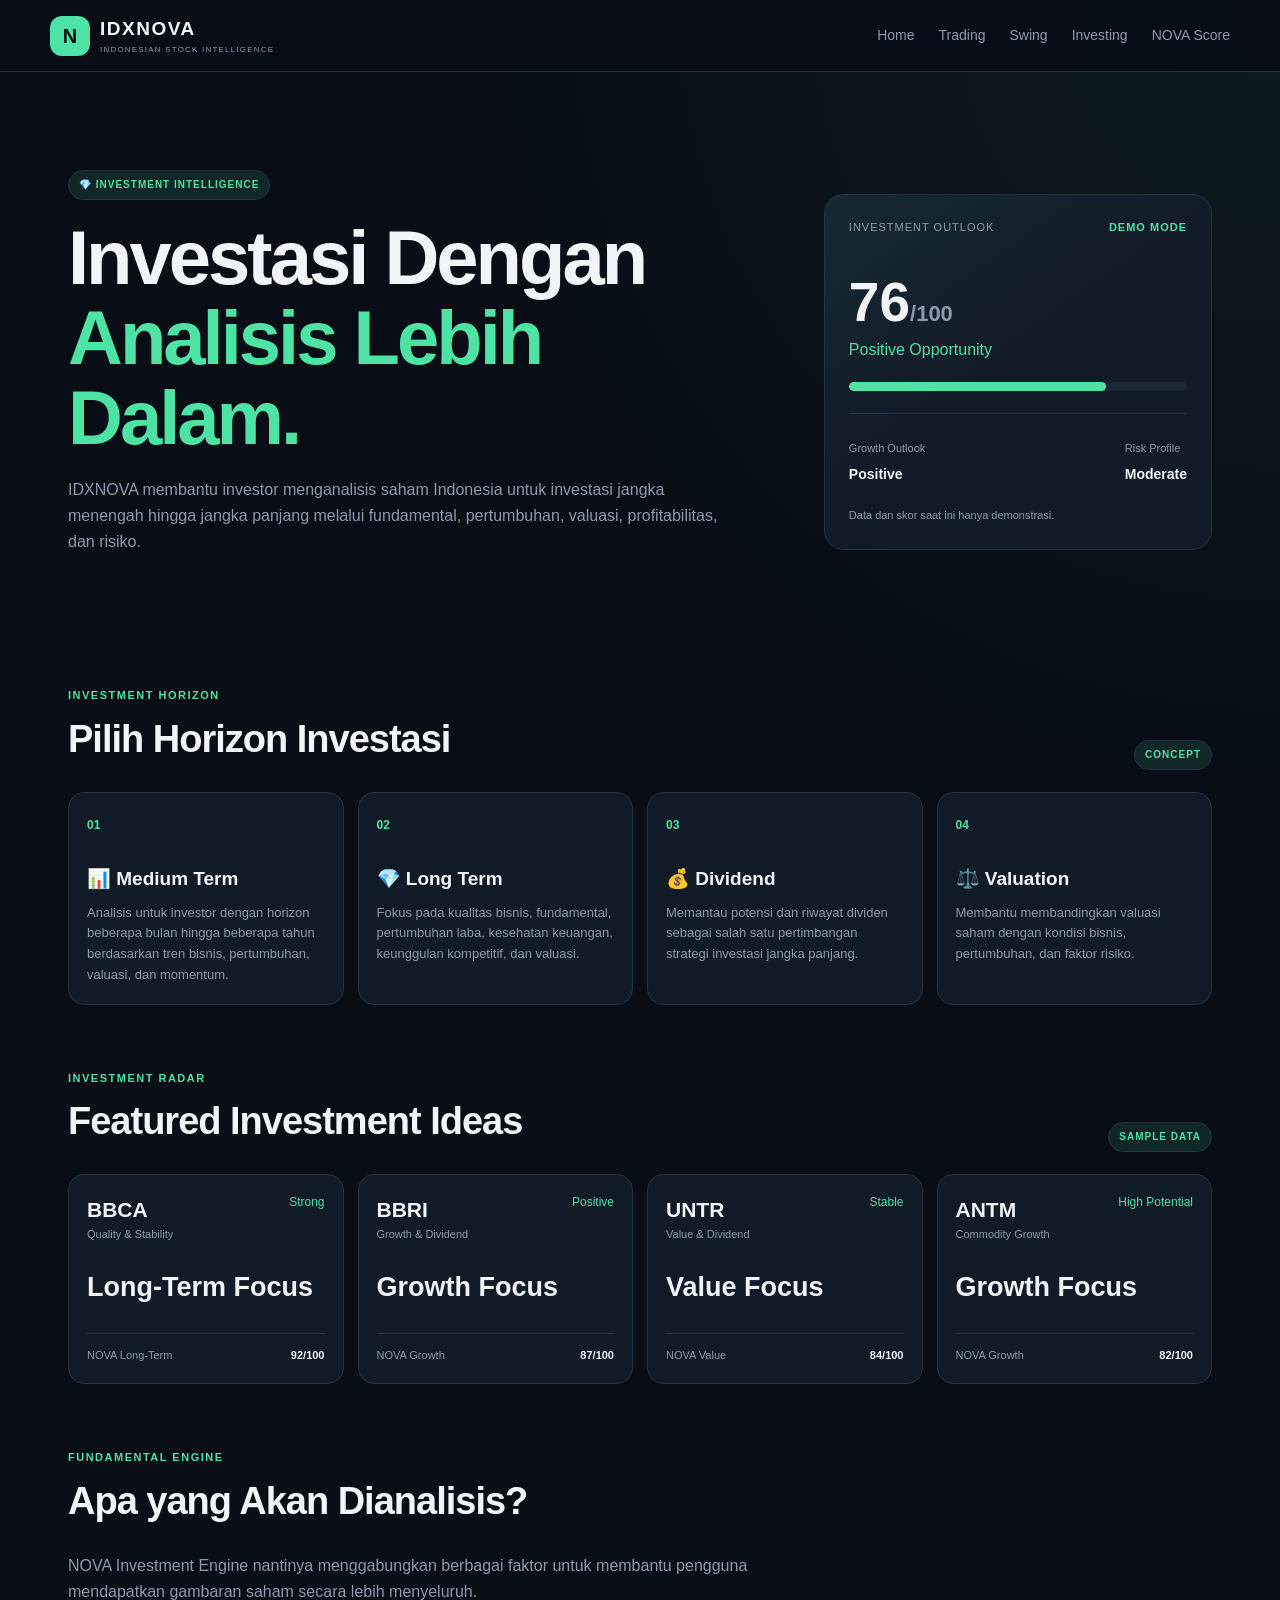
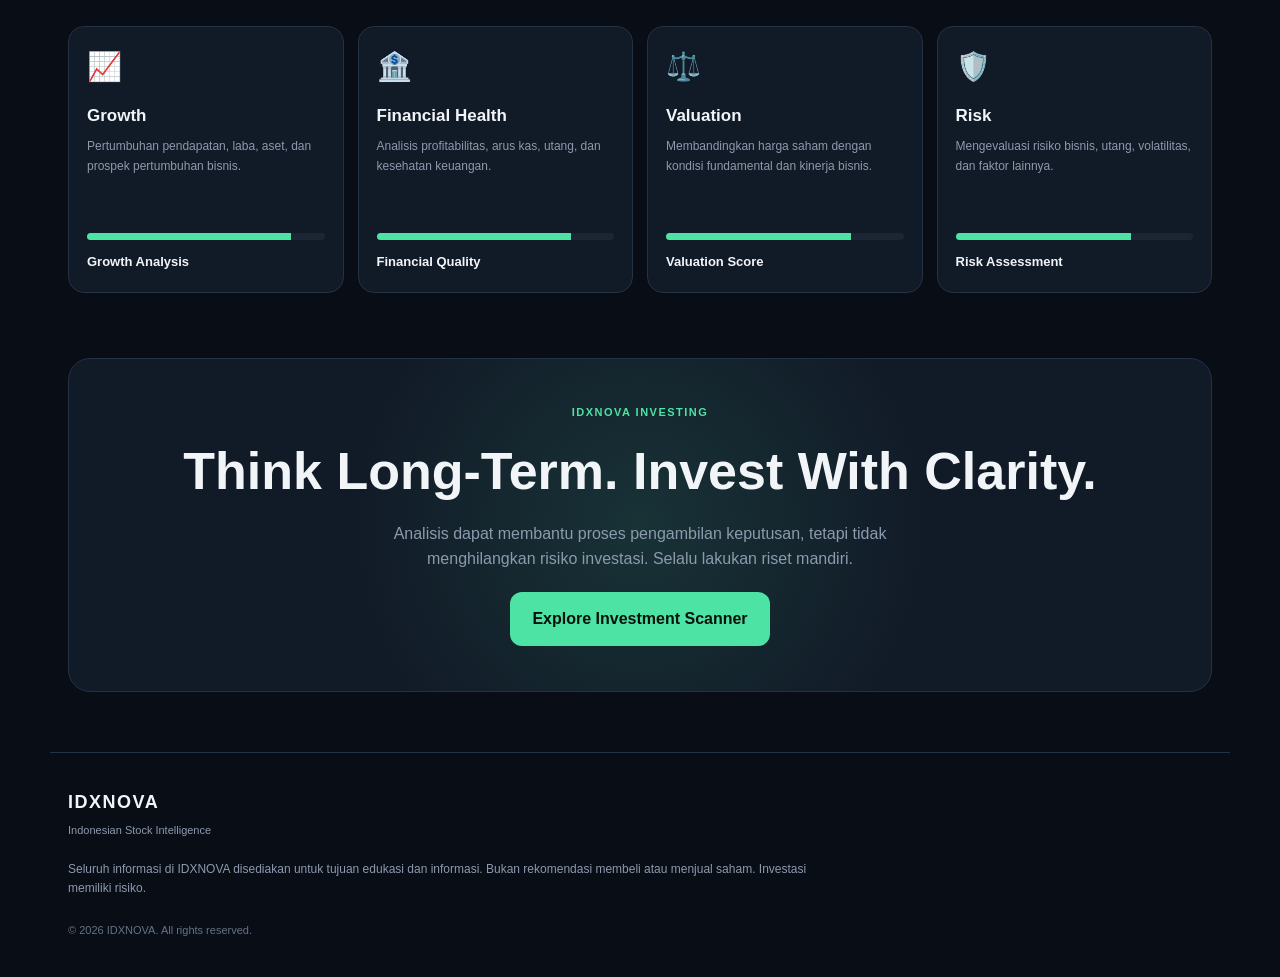
==== investing.html @ a1b117ae "Create investing.html" ====
<!DOCTYPE html>
<html lang="id">
<head>
  <meta charset="UTF-8">
  <meta name="viewport" content="width=device-width, initial-scale=1.0">
  <title>Investing Intelligence | IDXNOVA</title>
  <link rel="stylesheet" href="style.css">
</head>

<body>

  <header class="navbar">
    <a href="index.html" class="brand">
      <span class="brand-mark">N</span>
      <span>
        <strong>IDXNOVA</strong>
        <small>INDONESIAN STOCK INTELLIGENCE</small>
      </span>
    </a>

    <button class="menu-btn" onclick="toggleMenu()" aria-label="Buka menu">☰</button>

    <nav id="navMenu">
      <a href="index.html">Home</a>
      <a href="trading.html">Trading</a>
      <a href="swing.html">Swing</a>
      <a href="investing.html">Investing</a>
      <a href="index.html#scores">NOVA Score</a>
    </nav>
  </header>

  <main>

    <!-- HERO -->
    <section class="hero">
      <div class="hero-content">
        <div class="badge">💎 INVESTMENT INTELLIGENCE</div>

        <h1>
          Investasi Dengan
          <span>Analisis Lebih Dalam.</span>
        </h1>

        <p>
          IDXNOVA membantu investor menganalisis saham Indonesia untuk
          investasi jangka menengah hingga jangka panjang melalui
          fundamental, pertumbuhan, valuasi, profitabilitas, dan risiko.
        </p>
      </div>

      <div class="hero-panel">
        <div class="panel-top">
          <span>INVESTMENT OUTLOOK</span>
          <strong>DEMO MODE</strong>
        </div>

        <div class="sentiment-value">
          <h2>76<span>/100</span></h2>
          <p>Positive Opportunity</p>
        </div>

        <div class="sentiment-bar">
          <span style="width: 76%"></span>
        </div>

        <div class="sentiment-info">
          <div>
            <small>Growth Outlook</small>
            <strong>Positive</strong>
          </div>

          <div>
            <small>Risk Profile</small>
            <strong>Moderate</strong>
          </div>
        </div>

        <p class="demo-note">
          Data dan skor saat ini hanya demonstrasi.
        </p>
      </div>
    </section>


    <!-- INVESTMENT HORIZON -->
    <section class="section">
      <div class="section-heading">
        <div>
          <span class="eyebrow">INVESTMENT HORIZON</span>
          <h2>Pilih Horizon Investasi</h2>
        </div>
        <span class="demo-label">CONCEPT</span>
      </div>

      <div class="feature-grid">

        <article>
          <span>01</span>
          <h3>📊 Medium Term</h3>
          <p>
            Analisis untuk investor dengan horizon beberapa bulan hingga
            beberapa tahun berdasarkan tren bisnis, pertumbuhan, valuasi,
            dan momentum.
          </p>
        </article>

        <article>
          <span>02</span>
          <h3>💎 Long Term</h3>
          <p>
            Fokus pada kualitas bisnis, fundamental, pertumbuhan laba,
            kesehatan keuangan, keunggulan kompetitif, dan valuasi.
          </p>
        </article>

        <article>
          <span>03</span>
          <h3>💰 Dividend</h3>
          <p>
            Memantau potensi dan riwayat dividen sebagai salah satu
            pertimbangan strategi investasi jangka panjang.
          </p>
        </article>

        <article>
          <span>04</span>
          <h3>⚖️ Valuation</h3>
          <p>
            Membantu membandingkan valuasi saham dengan kondisi bisnis,
            pertumbuhan, dan faktor risiko.
          </p>
        </article>

      </div>
    </section>


    <!-- TOP INVESTMENT RADAR -->
    <section class="section">
      <div class="section-heading">
        <div>
          <span class="eyebrow">INVESTMENT RADAR</span>
          <h2>Featured Investment Ideas</h2>
        </div>
        <span class="demo-label">SAMPLE DATA</span>
      </div>

      <div class="stock-grid">

        <article class="stock-card">
          <div class="stock-header">
            <div>
              <h3>BBCA</h3>
              <p>Quality & Stability</p>
            </div>
            <span class="positive">Strong</span>
          </div>

          <div class="stock-price">Long-Term Focus</div>

          <div class="stock-footer">
            <span>NOVA Long-Term</span>
            <strong>92/100</strong>
          </div>
        </article>

        <article class="stock-card">
          <div class="stock-header">
            <div>
              <h3>BBRI</h3>
              <p>Growth & Dividend</p>
            </div>
            <span class="positive">Positive</span>
          </div>

          <div class="stock-price">Growth Focus</div>

          <div class="stock-footer">
            <span>NOVA Growth</span>
            <strong>87/100</strong>
          </div>
        </article>

        <article class="stock-card">
          <div class="stock-header">
            <div>
              <h3>UNTR</h3>
              <p>Value & Dividend</p>
            </div>
            <span class="positive">Stable</span>
          </div>

          <div class="stock-price">Value Focus</div>

          <div class="stock-footer">
            <span>NOVA Value</span>
            <strong>84/100</strong>
          </div>
        </article>

        <article class="stock-card">
          <div class="stock-header">
            <div>
              <h3>ANTM</h3>
              <p>Commodity Growth</p>
            </div>
            <span class="positive">High Potential</span>
          </div>

          <div class="stock-price">Growth Focus</div>

          <div class="stock-footer">
            <span>NOVA Growth</span>
            <strong>82/100</strong>
          </div>
        </article>

      </div>
    </section>


    <!-- FUNDAMENTAL -->
    <section class="section">
      <div class="section-heading">
        <div>
          <span class="eyebrow">FUNDAMENTAL ENGINE</span>
          <h2>Apa yang Akan Dianalisis?</h2>
        </div>
      </div>

      <p class="section-description">
        NOVA Investment Engine nantinya menggabungkan berbagai faktor untuk
        membantu pengguna mendapatkan gambaran saham secara lebih menyeluruh.
      </p>

      <div class="score-grid">

        <article class="score-card">
          <div class="score-icon">📈</div>
          <h3>Growth</h3>
          <p>
            Pertumbuhan pendapatan, laba, aset, dan prospek pertumbuhan bisnis.
          </p>
          <div class="score-line">
            <span style="width: 86%"></span>
          </div>
          <strong>Growth Analysis</strong>
        </article>

        <article class="score-card">
          <div class="score-icon">🏦</div>
          <h3>Financial Health</h3>
          <p>
            Analisis profitabilitas, arus kas, utang, dan kesehatan keuangan.
          </p>
          <div class="score-line">
            <span style="width: 82%"></span>
          </div>
          <strong>Financial Quality</strong>
        </article>

        <article class="score-card">
          <div class="score-icon">⚖️</div>
          <h3>Valuation</h3>
          <p>
            Membandingkan harga saham dengan kondisi fundamental dan kinerja bisnis.
          </p>
          <div class="score-line">
            <span style="width: 78%"></span>
          </div>
          <strong>Valuation Score</strong>
        </article>

        <article class="score-card">
          <div class="score-icon">🛡️</div>
          <h3>Risk</h3>
          <p>
            Mengevaluasi risiko bisnis, utang, volatilitas, dan faktor lainnya.
          </p>
          <div class="score-line">
            <span style="width: 74%"></span>
          </div>
          <strong>Risk Assessment</strong>
        </article>

      </div>
    </section>


    <!-- CTA -->
    <section class="cta">
      <span class="eyebrow">IDXNOVA INVESTING</span>
      <h2>Think Long-Term. Invest With Clarity.</h2>

      <p>
        Analisis dapat membantu proses pengambilan keputusan, tetapi tidak
        menghilangkan risiko investasi. Selalu lakukan riset mandiri.
      </p>

      <button onclick="alert('Investment Scanner akan dikembangkan dengan data dan analisis yang lebih lengkap.')">
        Explore Investment Scanner
      </button>
    </section>

  </main>


  <footer>
    <div class="footer-brand">
      <strong>IDXNOVA</strong>
      <span>Indonesian Stock Intelligence</span>
    </div>

    <p>
      Seluruh informasi di IDXNOVA disediakan untuk tujuan edukasi dan informasi.
      Bukan rekomendasi membeli atau menjual saham. Investasi memiliki risiko.
    </p>

    <small>© 2026 IDXNOVA. All rights reserved.</small>
  </footer>


  <script>
    function toggleMenu() {
      document.getElementById("navMenu").classList.toggle("active");
    }
  </script>

</body>
</html>
---- style.css ----
* {
  box-sizing: border-box;
  margin: 0;
  padding: 0;
}

:root {
  --bg: #080d16;
  --bg-soft: #0d1420;
  --card: #111a27;
  --card-hover: #151f2e;
  --border: #243246;
  --text: #f2f5f8;
  --muted: #8d9aad;
  --accent: #4de3a5;
  --accent-soft: rgba(77, 227, 165, 0.12);
  --red: #ff6678;
  --max-width: 1180px;
}

html {
  scroll-behavior: smooth;
}

body {
  font-family: Arial, Helvetica, sans-serif;
  background:
    radial-gradient(circle at top right, rgba(77, 227, 165, 0.07), transparent 28%),
    var(--bg);
  color: var(--text);
  line-height: 1.6;
}

button,
input {
  font: inherit;
}

/* NAVBAR */
.navbar {
  width: 100%;
  min-height: 72px;
  padding: 14px max(18px, calc((100% - var(--max-width)) / 2));
  display: flex;
  align-items: center;
  justify-content: space-between;
  gap: 20px;
  border-bottom: 1px solid var(--border);
  background: rgba(8, 13, 22, 0.92);
  position: sticky;
  top: 0;
  z-index: 100;
}

.brand {
  color: var(--text);
  text-decoration: none;
  display: flex;
  align-items: center;
  gap: 10px;
}

.brand-mark {
  width: 40px;
  height: 40px;
  border-radius: 12px;
  display: grid;
  place-items: center;
  background: var(--accent);
  color: #06100c;
  font-size: 20px;
  font-weight: 900;
}

.brand strong {
  display: block;
  letter-spacing: 1.5px;
  font-size: 19px;
}

.brand small {
  display: block;
  font-size: 8px;
  color: var(--muted);
  letter-spacing: 1.2px;
}

nav {
  display: flex;
  align-items: center;
  gap: 24px;
}

nav a {
  color: var(--muted);
  text-decoration: none;
  font-size: 14px;
  transition: 0.2s ease;
}

nav a:hover {
  color: var(--accent);
}

.menu-btn {
  display: none;
  width: 42px;
  height: 42px;
  border: 1px solid var(--border);
  border-radius: 10px;
  background: var(--card);
  color: var(--text);
  cursor: pointer;
  font-size: 20px;
}

/* MAIN */
main {
  width: min(100%, var(--max-width));
  margin: auto;
  padding: 30px 18px 60px;
}

.section {
  margin-top: 65px;
}

.section-heading {
  display: flex;
  align-items: end;
  justify-content: space-between;
  gap: 15px;
  margin-bottom: 22px;
}

.section-heading h2 {
  font-size: clamp(26px, 4vw, 38px);
  letter-spacing: -1px;
}

.eyebrow {
  display: block;
  color: var(--accent);
  font-size: 11px;
  font-weight: bold;
  letter-spacing: 1.5px;
  margin-bottom: 4px;
}

.demo-label,
.badge {
  border: 1px solid var(--border);
  background: var(--accent-soft);
  color: var(--accent);
  border-radius: 999px;
  padding: 6px 10px;
  font-size: 10px;
  font-weight: bold;
  letter-spacing: 1px;
}

.section-description {
  max-width: 700px;
  color: var(--muted);
  margin-bottom: 22px;
}

/* HERO */
.hero {
  min-height: 520px;
  padding: 65px 0 45px;
  display: grid;
  grid-template-columns: 1.3fr 0.7fr;
  gap: 35px;
  align-items: center;
}

.badge {
  display: inline-block;
  margin-bottom: 18px;
}

.hero h1 {
  font-size: clamp(42px, 7vw, 76px);
  line-height: 1.05;
  letter-spacing: -3px;
  max-width: 760px;
}

.hero h1 span {
  color: var(--accent);
}

.hero-content > p {
  color: var(--muted);
  max-width: 650px;
  margin: 20px 0;
  font-size: 16px;
}

.search-box {
  display: flex;
  gap: 10px;
  max-width: 620px;
}

.search-box input {
  flex: 1;
  min-width: 0;
  background: var(--bg-soft);
  border: 1px solid var(--border);
  border-radius: 12px;
  padding: 15px;
  color: var(--text);
  outline: none;
}

.search-box input:focus {
  border-color: var(--accent);
}

.search-box button,
.cta button {
  border: none;
  border-radius: 12px;
  background: var(--accent);
  color: #07120d;
  padding: 14px 22px;
  font-weight: 800;
  cursor: pointer;
}

.popular {
  display: flex;
  align-items: center;
  flex-wrap: wrap;
  gap: 8px;
  margin-top: 14px;
}

.popular span {
  color: var(--muted);
  font-size: 12px;
}

.popular button {
  background: transparent;
  border: 1px solid var(--border);
  color: var(--text);
  border-radius: 8px;
  padding: 6px 10px;
  font-size: 11px;
  cursor: pointer;
}

/* SENTIMENT */
.hero-panel {
  border: 1px solid var(--border);
  border-radius: 20px;
  padding: 24px;
  background:
    linear-gradient(145deg, rgba(77, 227, 165, 0.08), transparent 50%),
    var(--card);
}

.panel-top,
.sentiment-info {
  display: flex;
  justify-content: space-between;
  gap: 15px;
}

.panel-top span,
.panel-top strong {
  font-size: 11px;
  letter-spacing: 1px;
}

.panel-top span {
  color: var(--muted);
}

.panel-top strong {
  color: var(--accent);
}

.sentiment-value {
  margin: 38px 0 20px;
}

.sentiment-value h2 {
  font-size: 55px;
  line-height: 1;
}

.sentiment-value h2 span {
  color: var(--muted);
  font-size: 22px;
}

.sentiment-value p {
  color: var(--accent);
  margin-top: 7px;
}

.sentiment-bar {
  width: 100%;
  height: 9px;
  border-radius: 999px;
  background: #1b2635;
  overflow: hidden;
}

.sentiment-bar span {
  display: block;
  width: 62%;
  height: 100%;
  background: var(--accent);
  border-radius: inherit;
}

.sentiment-info {
  margin-top: 22px;
  padding-top: 20px;
  border-top: 1px solid var(--border);
}

.sentiment-info small,
.demo-note {
  color: var(--muted);
  font-size: 11px;
}

.sentiment-info strong {
  display: block;
  font-size: 14px;
  margin-top: 3px;
}

.demo-note {
  margin-top: 22px;
}

/* MARKET */
.market-grid {
  display: grid;
  grid-template-columns: repeat(4, 1fr);
  gap: 14px;
}

.market-card,
.stock-card,
.score-card,
.feature-grid article {
  background: var(--card);
  border: 1px solid var(--border);
  border-radius: 16px;
  padding: 18px;
}

.market-card.featured {
  background:
    linear-gradient(145deg, rgba(77, 227, 165, 0.09), transparent 60%),
    var(--card);
}

.card-label {
  color: var(--muted);
  font-size: 10px;
  letter-spacing: 1.2px;
}

.market-card h3 {
  font-size: 26px;
  margin: 10px 0 2px;
}

.market-card p {
  font-size: 14px;
}

.market-card small {
  color: var(--muted);
  font-size: 11px;
}

.positive {
  color: var(--accent);
}

.negative {
  color: var(--red);
}

/* STOCKS */
.stock-grid {
  display: grid;
  grid-template-columns: repeat(4, 1fr);
  gap: 14px;
}

.stock-card {
  transition: transform 0.2s ease, border-color 0.2s ease;
}

.stock-card:hover {
  transform: translateY(-3px);
  border-color: rgba(77, 227, 165, 0.45);
}

.stock-header {
  display: flex;
  justify-content: space-between;
  gap: 10px;
}

.stock-header h3 {
  font-size: 21px;
}

.stock-header p {
  color: var(--muted);
  font-size: 11px;
  line-height: 1.4;
}

.stock-header > span {
  font-size: 12px;
  white-space: nowrap;
}

.stock-price {
  font-size: 27px;
  font-weight: 800;
  margin: 24px 0;
}

.stock-footer {
  padding-top: 13px;
  border-top: 1px solid var(--border);
  display: flex;
  justify-content: space-between;
  color: var(--muted);
  font-size: 11px;
}

.stock-footer strong {
  color: var(--text);
}

/* SCORE */
.score-grid {
  display: grid;
  grid-template-columns: repeat(4, 1fr);
  gap: 14px;
}

.score-icon {
  font-size: 28px;
  margin-bottom: 12px;
}

.score-card h3 {
  font-size: 17px;
}

.score-card p {
  color: var(--muted);
  font-size: 12px;
  min-height: 80px;
  margin-top: 8px;
}

.score-line {
  height: 7px;
  background: #1b2635;
  border-radius: 999px;
  overflow: hidden;
  margin: 16px 0 8px;
}

.score-line span {
  display: block;
  height: 100%;
  background: var(--accent);
}

.score-card > strong {
  font-size: 13px;
}

/* FEATURES */
.feature-grid {
  display: grid;
  grid-template-columns: repeat(4, 1fr);
  gap: 14px;
}

.feature-grid article {
  min-height: 200px;
}

.feature-grid span {
  color: var(--accent);
  font-size: 12px;
  font-weight: bold;
}

.feature-grid h3 {
  margin: 28px 0 8px;
  font-size: 19px;
}

.feature-grid p {
  color: var(--muted);
  font-size: 13px;
}

/* CTA */
.cta {
  margin-top: 65px;
  border: 1px solid var(--border);
  border-radius: 22px;
  padding: 45px 24px;
  text-align: center;
  background:
    radial-gradient(circle at center, rgba(77, 227, 165, 0.12), transparent 50%),
    var(--card);
}

.cta h2 {
  font-size: clamp(30px, 5vw, 52px);
  margin: 8px 0;
}

.cta p {
  color: var(--muted);
  max-width: 600px;
  margin: auto;
}

.cta button {
  margin-top: 20px;
}

/* FOOTER */
footer {
  border-top: 1px solid var(--border);
  padding: 35px 18px;
  max-width: var(--max-width);
  margin: auto;
}

.footer-brand strong {
  display: block;
  letter-spacing: 1.5px;
  font-size: 18px;
}

.footer-brand span {
  color: var(--muted);
  font-size: 11px;
}

footer > p {
  max-width: 750px;
  color: var(--muted);
  font-size: 12px;
  margin: 18px 0;
}

footer small {
  color: #667386;
  font-size: 11px;
}

/* MOBILE */
@media (max-width: 850px) {
  .hero {
    grid-template-columns: 1fr;
    padding-top: 45px;
  }

  .hero-panel {
    max-width: 550px;
  }

  .market-grid,
  .stock-grid,
  .score-grid,
  .feature-grid {
    grid-template-columns: repeat(2, 1fr);
  }

  .score-card p {
    min-height: auto;
  }
}

@media (max-width: 650px) {
  .navbar {
    padding: 12px 16px;
  }

  .menu-btn {
    display: block;
  }

  nav {
    display: none;
    position: absolute;
    top: 70px;
    left: 12px;
    right: 12px;
    padding: 15px;
    flex-direction: column;
    align-items: stretch;
    gap: 5px;
    border: 1px solid var(--border);
    border-radius: 14px;
    background: var(--bg-soft);
  }

  nav.active {
    display: flex;
  }

  nav a {
    padding: 10px;
  }

  main {
    padding: 20px 14px 45px;
  }

  .hero {
    min-height: auto;
    gap: 25px;
  }

  .hero h1 {
    letter-spacing: -2px;
  }

  .search-box {
    flex-direction: column;
  }

  .search-box button {
    width: 100%;
  }

  .section {
    margin-top: 48px;
  }

  .section-heading {
    align-items: start;
    flex-direction: column;
  }

  .market-grid,
  .stock-grid,
  .score-grid,
  .feature-grid {
    grid-template-columns: 1fr;
  }

  .market-card,
  .stock-card,
  .score-card,
  .feature-grid article {
    padding: 18px;
  }

  .feature-grid article {
    min-height: auto;
  }

  .feature-grid h3 {
    margin-top: 18px;
  }

  .cta {
    padding: 35px 18px;
  }
}
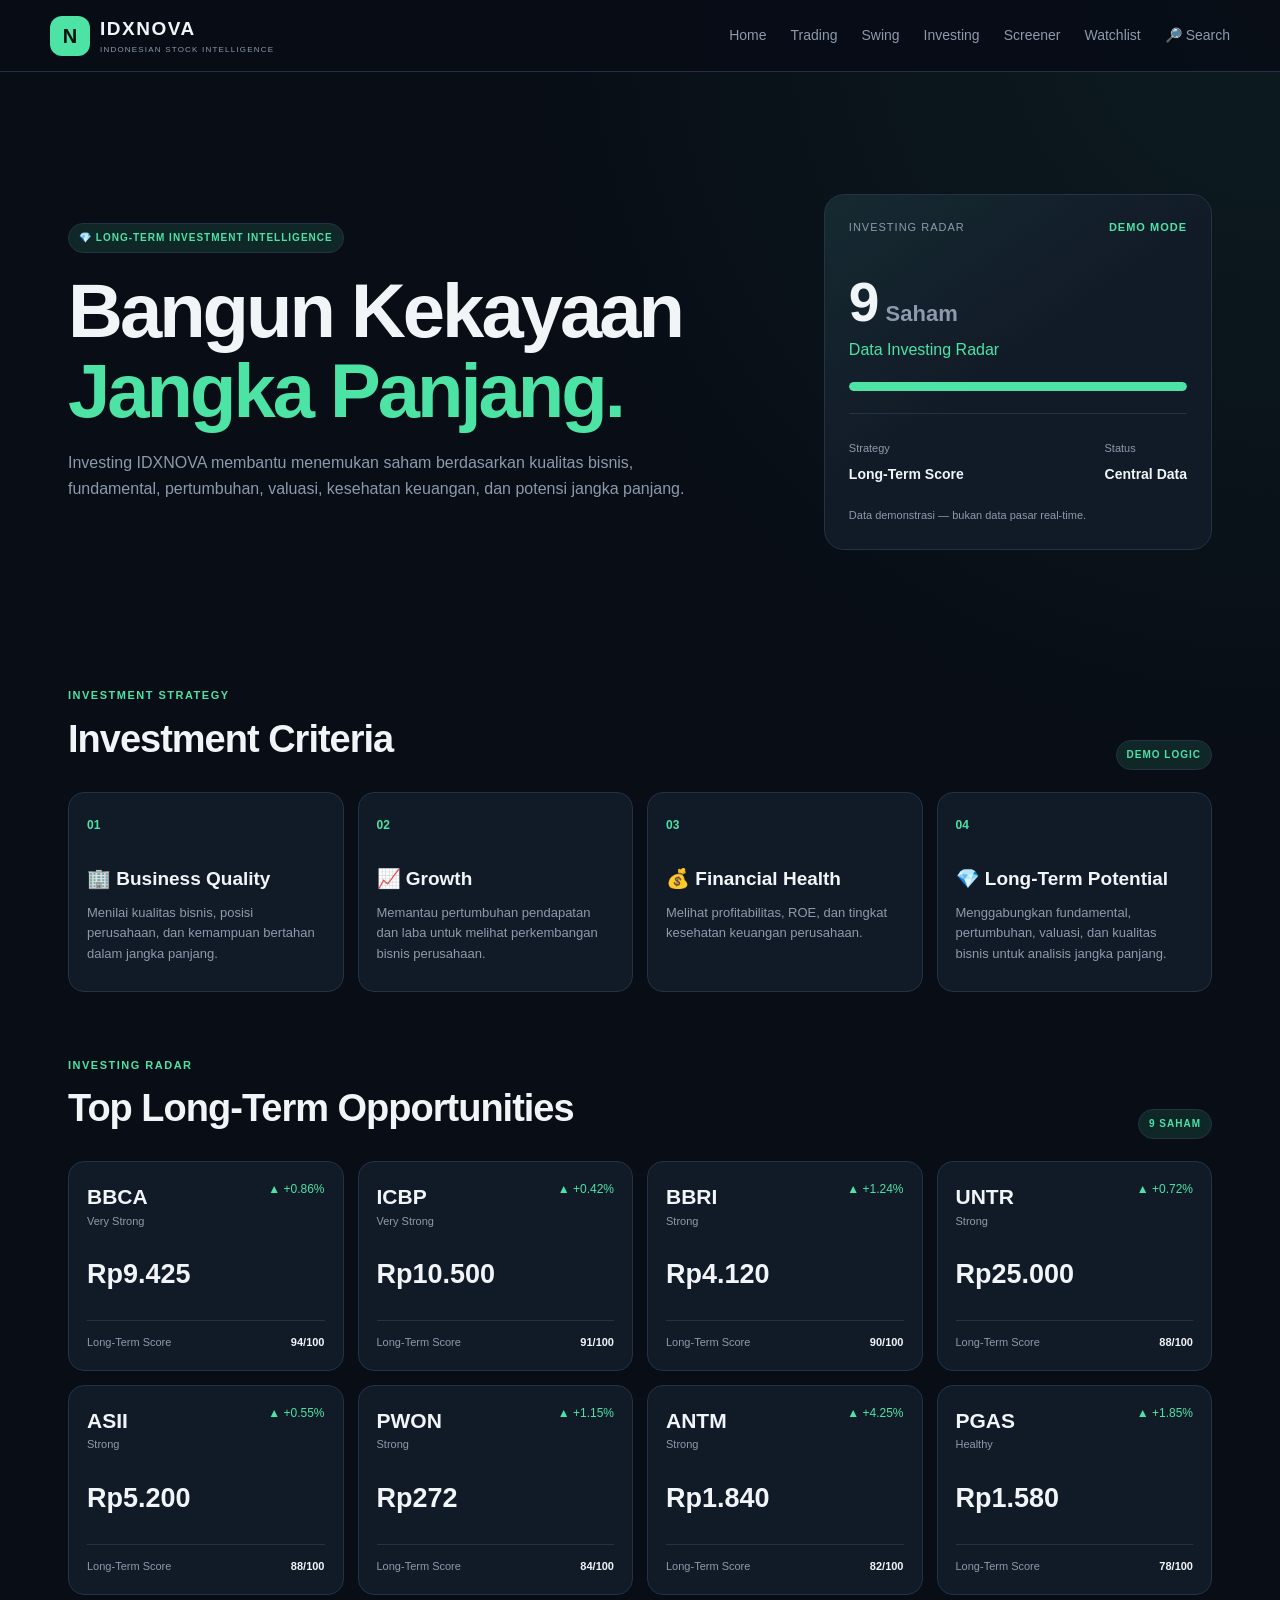
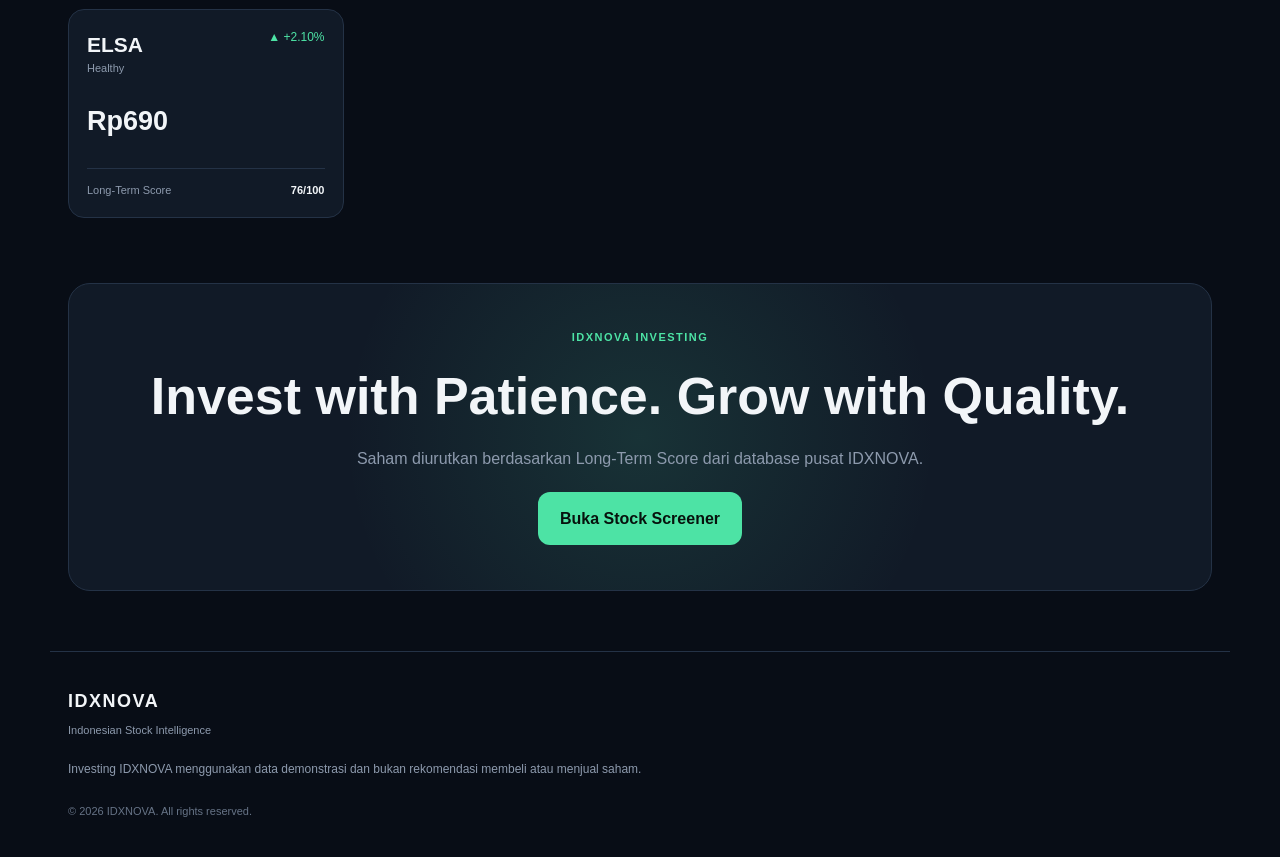
==== commit 07c5d024: "Update investing.html" ====
--- a/investing.html
+++ b/investing.html
@@ -3,327 +3,513 @@
 <head>
   <meta charset="UTF-8">
   <meta name="viewport" content="width=device-width, initial-scale=1.0">
-  <title>Investing Intelligence | IDXNOVA</title>
+
+  <title>Investing | IDXNOVA</title>
+
   <link rel="stylesheet" href="style.css">
 </head>
 
 <body>
 
+  <!-- NAVBAR -->
   <header class="navbar">
+
     <a href="index.html" class="brand">
       <span class="brand-mark">N</span>
+
       <span>
         <strong>IDXNOVA</strong>
         <small>INDONESIAN STOCK INTELLIGENCE</small>
       </span>
     </a>
 
-    <button class="menu-btn" onclick="toggleMenu()" aria-label="Buka menu">☰</button>
+    <button
+      class="menu-btn"
+      onclick="toggleMenu()"
+      aria-label="Buka menu"
+    >
+      ☰
+    </button>
 
     <nav id="navMenu">
       <a href="index.html">Home</a>
       <a href="trading.html">Trading</a>
       <a href="swing.html">Swing</a>
       <a href="investing.html">Investing</a>
-      <a href="index.html#scores">NOVA Score</a>
+      <a href="screener.html">Screener</a>
+      <a href="watchlist.html">Watchlist</a>
+      <a href="search.html">🔎 Search</a>
     </nav>
+
   </header>
+
 
   <main>
 
     <!-- HERO -->
     <section class="hero">
+
       <div class="hero-content">
-        <div class="badge">💎 INVESTMENT INTELLIGENCE</div>
+
+        <div class="badge">
+          💎 LONG-TERM INVESTMENT INTELLIGENCE
+        </div>
 
         <h1>
-          Investasi Dengan
-          <span>Analisis Lebih Dalam.</span>
+          Bangun Kekayaan
+          <span>Jangka Panjang.</span>
         </h1>
 
         <p>
-          IDXNOVA membantu investor menganalisis saham Indonesia untuk
-          investasi jangka menengah hingga jangka panjang melalui
-          fundamental, pertumbuhan, valuasi, profitabilitas, dan risiko.
+          Investing IDXNOVA membantu menemukan saham berdasarkan kualitas bisnis,
+          fundamental, pertumbuhan, valuasi, kesehatan keuangan, dan potensi
+          jangka panjang.
         </p>
+
       </div>
 
+
+      <!-- HERO PANEL -->
       <div class="hero-panel">
+
         <div class="panel-top">
-          <span>INVESTMENT OUTLOOK</span>
+          <span>INVESTING RADAR</span>
           <strong>DEMO MODE</strong>
         </div>
 
         <div class="sentiment-value">
-          <h2>76<span>/100</span></h2>
-          <p>Positive Opportunity</p>
+          <h2 id="investingCount">0<span> Saham</span></h2>
+          <p>Data Investing Radar</p>
         </div>
 
         <div class="sentiment-bar">
-          <span style="width: 76%"></span>
+          <span id="investingBar" style="width: 0%"></span>
         </div>
 
         <div class="sentiment-info">
+
           <div>
-            <small>Growth Outlook</small>
-            <strong>Positive</strong>
+            <small>Strategy</small>
+            <strong>Long-Term Score</strong>
           </div>
 
           <div>
-            <small>Risk Profile</small>
-            <strong>Moderate</strong>
+            <small>Status</small>
+            <strong>Central Data</strong>
           </div>
+
         </div>
 
         <p class="demo-note">
-          Data dan skor saat ini hanya demonstrasi.
+          Data demonstrasi — bukan data pasar real-time.
         </p>
+
       </div>
+
     </section>
 
 
-    <!-- INVESTMENT HORIZON -->
+    <!-- INVESTING CRITERIA -->
     <section class="section">
+
       <div class="section-heading">
+
         <div>
-          <span class="eyebrow">INVESTMENT HORIZON</span>
-          <h2>Pilih Horizon Investasi</h2>
-        </div>
-        <span class="demo-label">CONCEPT</span>
+          <span class="eyebrow">
+            INVESTMENT STRATEGY
+          </span>
+
+          <h2>
+            Investment Criteria
+          </h2>
+        </div>
+
+        <span class="demo-label">
+          DEMO LOGIC
+        </span>
+
       </div>
+
 
       <div class="feature-grid">
 
         <article>
           <span>01</span>
-          <h3>📊 Medium Term</h3>
+          <h3>🏢 Business Quality</h3>
           <p>
-            Analisis untuk investor dengan horizon beberapa bulan hingga
-            beberapa tahun berdasarkan tren bisnis, pertumbuhan, valuasi,
-            dan momentum.
+            Menilai kualitas bisnis, posisi perusahaan, dan kemampuan
+            bertahan dalam jangka panjang.
           </p>
         </article>
 
+
         <article>
           <span>02</span>
-          <h3>💎 Long Term</h3>
+          <h3>📈 Growth</h3>
           <p>
-            Fokus pada kualitas bisnis, fundamental, pertumbuhan laba,
-            kesehatan keuangan, keunggulan kompetitif, dan valuasi.
+            Memantau pertumbuhan pendapatan dan laba untuk melihat
+            perkembangan bisnis perusahaan.
           </p>
         </article>
 
+
         <article>
           <span>03</span>
-          <h3>💰 Dividend</h3>
+          <h3>💰 Financial Health</h3>
           <p>
-            Memantau potensi dan riwayat dividen sebagai salah satu
-            pertimbangan strategi investasi jangka panjang.
+            Melihat profitabilitas, ROE, dan tingkat kesehatan
+            keuangan perusahaan.
           </p>
         </article>
 
+
         <article>
           <span>04</span>
-          <h3>⚖️ Valuation</h3>
+          <h3>💎 Long-Term Potential</h3>
           <p>
-            Membantu membandingkan valuasi saham dengan kondisi bisnis,
-            pertumbuhan, dan faktor risiko.
+            Menggabungkan fundamental, pertumbuhan, valuasi, dan
+            kualitas bisnis untuk analisis jangka panjang.
           </p>
         </article>
 
       </div>
+
     </section>
 
 
-    <!-- TOP INVESTMENT RADAR -->
+    <!-- RESULTS -->
     <section class="section">
+
       <div class="section-heading">
+
         <div>
-          <span class="eyebrow">INVESTMENT RADAR</span>
-          <h2>Featured Investment Ideas</h2>
-        </div>
-        <span class="demo-label">SAMPLE DATA</span>
+          <span class="eyebrow">
+            INVESTING RADAR
+          </span>
+
+          <h2>
+            Top Long-Term Opportunities
+          </h2>
+        </div>
+
+        <span
+          id="investingLabel"
+          class="demo-label"
+        >
+          LOADING...
+        </span>
+
       </div>
 
-      <div class="stock-grid">
-
-        <article class="stock-card">
-          <div class="stock-header">
-            <div>
-              <h3>BBCA</h3>
-              <p>Quality & Stability</p>
-            </div>
-            <span class="positive">Strong</span>
-          </div>
-
-          <div class="stock-price">Long-Term Focus</div>
-
-          <div class="stock-footer">
-            <span>NOVA Long-Term</span>
-            <strong>92/100</strong>
-          </div>
-        </article>
-
-        <article class="stock-card">
-          <div class="stock-header">
-            <div>
-              <h3>BBRI</h3>
-              <p>Growth & Dividend</p>
-            </div>
-            <span class="positive">Positive</span>
-          </div>
-
-          <div class="stock-price">Growth Focus</div>
-
-          <div class="stock-footer">
-            <span>NOVA Growth</span>
-            <strong>87/100</strong>
-          </div>
-        </article>
-
-        <article class="stock-card">
-          <div class="stock-header">
-            <div>
-              <h3>UNTR</h3>
-              <p>Value & Dividend</p>
-            </div>
-            <span class="positive">Stable</span>
-          </div>
-
-          <div class="stock-price">Value Focus</div>
-
-          <div class="stock-footer">
-            <span>NOVA Value</span>
-            <strong>84/100</strong>
-          </div>
-        </article>
-
-        <article class="stock-card">
-          <div class="stock-header">
-            <div>
-              <h3>ANTM</h3>
-              <p>Commodity Growth</p>
-            </div>
-            <span class="positive">High Potential</span>
-          </div>
-
-          <div class="stock-price">Growth Focus</div>
-
-          <div class="stock-footer">
-            <span>NOVA Growth</span>
-            <strong>82/100</strong>
-          </div>
-        </article>
+
+      <!-- DATA DARI STOCKS.JS -->
+      <div
+        id="investingStocks"
+        class="stock-grid"
+      ></div>
+
+
+      <!-- EMPTY STATE -->
+      <div
+        id="noInvestingResult"
+        class="empty-watchlist"
+        style="display: none;"
+      >
+
+        <div class="empty-icon">
+          ⚠️
+        </div>
+
+        <h3>
+          Database belum terbaca
+        </h3>
+
+        <p>
+          Pastikan file stocks.js berada di folder yang sama
+          dengan investing.html.
+        </p>
 
       </div>
-    </section>
-
-
-    <!-- FUNDAMENTAL -->
-    <section class="section">
-      <div class="section-heading">
-        <div>
-          <span class="eyebrow">FUNDAMENTAL ENGINE</span>
-          <h2>Apa yang Akan Dianalisis?</h2>
-        </div>
-      </div>
-
-      <p class="section-description">
-        NOVA Investment Engine nantinya menggabungkan berbagai faktor untuk
-        membantu pengguna mendapatkan gambaran saham secara lebih menyeluruh.
-      </p>
-
-      <div class="score-grid">
-
-        <article class="score-card">
-          <div class="score-icon">📈</div>
-          <h3>Growth</h3>
-          <p>
-            Pertumbuhan pendapatan, laba, aset, dan prospek pertumbuhan bisnis.
-          </p>
-          <div class="score-line">
-            <span style="width: 86%"></span>
-          </div>
-          <strong>Growth Analysis</strong>
-        </article>
-
-        <article class="score-card">
-          <div class="score-icon">🏦</div>
-          <h3>Financial Health</h3>
-          <p>
-            Analisis profitabilitas, arus kas, utang, dan kesehatan keuangan.
-          </p>
-          <div class="score-line">
-            <span style="width: 82%"></span>
-          </div>
-          <strong>Financial Quality</strong>
-        </article>
-
-        <article class="score-card">
-          <div class="score-icon">⚖️</div>
-          <h3>Valuation</h3>
-          <p>
-            Membandingkan harga saham dengan kondisi fundamental dan kinerja bisnis.
-          </p>
-          <div class="score-line">
-            <span style="width: 78%"></span>
-          </div>
-          <strong>Valuation Score</strong>
-        </article>
-
-        <article class="score-card">
-          <div class="score-icon">🛡️</div>
-          <h3>Risk</h3>
-          <p>
-            Mengevaluasi risiko bisnis, utang, volatilitas, dan faktor lainnya.
-          </p>
-          <div class="score-line">
-            <span style="width: 74%"></span>
-          </div>
-          <strong>Risk Assessment</strong>
-        </article>
-
-      </div>
+
     </section>
 
 
     <!-- CTA -->
     <section class="cta">
-      <span class="eyebrow">IDXNOVA INVESTING</span>
-      <h2>Think Long-Term. Invest With Clarity.</h2>
+
+      <span class="eyebrow">
+        IDXNOVA INVESTING
+      </span>
+
+      <h2>
+        Invest with Patience. Grow with Quality.
+      </h2>
 
       <p>
-        Analisis dapat membantu proses pengambilan keputusan, tetapi tidak
-        menghilangkan risiko investasi. Selalu lakukan riset mandiri.
+        Saham diurutkan berdasarkan Long-Term Score dari database pusat IDXNOVA.
       </p>
 
-      <button onclick="alert('Investment Scanner akan dikembangkan dengan data dan analisis yang lebih lengkap.')">
-        Explore Investment Scanner
-      </button>
+      <a href="screener.html">
+        <button>
+          Buka Stock Screener
+        </button>
+      </a>
+
     </section>
 
   </main>
 
 
+  <!-- FOOTER -->
   <footer>
+
     <div class="footer-brand">
-      <strong>IDXNOVA</strong>
-      <span>Indonesian Stock Intelligence</span>
+
+      <strong>
+        IDXNOVA
+      </strong>
+
+      <span>
+        Indonesian Stock Intelligence
+      </span>
+
     </div>
 
+
     <p>
-      Seluruh informasi di IDXNOVA disediakan untuk tujuan edukasi dan informasi.
-      Bukan rekomendasi membeli atau menjual saham. Investasi memiliki risiko.
+      Investing IDXNOVA menggunakan data demonstrasi dan bukan rekomendasi
+      membeli atau menjual saham.
     </p>
 
-    <small>© 2026 IDXNOVA. All rights reserved.</small>
+
+    <small>
+      © 2026 IDXNOVA. All rights reserved.
+    </small>
+
   </footer>
 
 
+  <!-- DATABASE PUSAT -->
+  <script src="./stocks.js"></script>
+
+
+  <!-- JAVASCRIPT -->
   <script>
+
     function toggleMenu() {
-      document.getElementById("navMenu").classList.toggle("active");
+      document
+        .getElementById("navMenu")
+        .classList
+        .toggle("active");
     }
+
+
+    function openStock(ticker) {
+      window.location.href =
+        "stock.html?ticker=" + encodeURIComponent(ticker);
+    }
+
+
+    function formatPrice(price) {
+      return "Rp" +
+        Number(price).toLocaleString("id-ID");
+    }
+
+
+    /* =========================
+       RENDER INVESTING STOCKS
+    ========================== */
+
+    function renderInvestingStocks() {
+
+      const container =
+        document.getElementById("investingStocks");
+
+      const emptyState =
+        document.getElementById("noInvestingResult");
+
+      const count =
+        document.getElementById("investingCount");
+
+      const label =
+        document.getElementById("investingLabel");
+
+      const bar =
+        document.getElementById("investingBar");
+
+
+      /*
+        CEK DATABASE
+      */
+      if (typeof STOCKS === "undefined") {
+
+        console.error(
+          "Database STOCKS tidak ditemukan"
+        );
+
+        emptyState.style.display =
+          "block";
+
+        label.textContent =
+          "DATA ERROR";
+
+        count.innerHTML =
+          "0<span> Saham</span>";
+
+        bar.style.width =
+          "0%";
+
+        return;
+      }
+
+
+      /*
+        AMBIL SAHAM DENGAN LONG-TERM SCORE
+      */
+      const stocks =
+        Object.values(STOCKS)
+          .filter(function(stock) {
+            return typeof stock.long === "number";
+          })
+          .sort(function(a, b) {
+            return b.long - a.long;
+          });
+
+
+      /*
+        RESET CONTAINER
+      */
+      container.innerHTML = "";
+
+
+      /*
+        UPDATE JUMLAH
+      */
+      count.innerHTML =
+        stocks.length +
+        "<span> Saham</span>";
+
+
+      label.textContent =
+        stocks.length +
+        " SAHAM";
+
+
+      bar.style.width =
+        Math.min(100, stocks.length * 12) +
+        "%";
+
+
+      /*
+        DATA KOSONG
+      */
+      if (stocks.length === 0) {
+
+        emptyState.style.display =
+          "block";
+
+        return;
+      }
+
+
+      emptyState.style.display =
+        "none";
+
+
+      /*
+        BUAT KARTU SAHAM
+      */
+      stocks.forEach(function(stock) {
+
+        const card =
+          document.createElement("article");
+
+
+        card.className =
+          "stock-card";
+
+
+        card.style.cursor =
+          "pointer";
+
+
+        const change =
+          Number(stock.change) || 0;
+
+
+        const changeSymbol =
+          change >= 0
+            ? "▲ +"
+            : "▼ ";
+
+
+        const changeClass =
+          change >= 0
+            ? "positive"
+            : "negative";
+
+
+        card.innerHTML = `
+
+          <div class="stock-header">
+
+            <div>
+              <h3>${stock.ticker}</h3>
+
+              <p>
+                ${stock.businessQuality || stock.name}
+              </p>
+            </div>
+
+
+            <span class="${changeClass}">
+              ${changeSymbol}${Math.abs(change).toFixed(2)}%
+            </span>
+
+          </div>
+
+
+          <div class="stock-price">
+            ${formatPrice(stock.price)}
+          </div>
+
+
+          <div class="stock-footer">
+            <span>Long-Term Score</span>
+
+            <strong>
+              ${stock.long}/100
+            </strong>
+          </div>
+
+        `;
+
+
+        /*
+          KLIK → STOCK DETAIL
+        */
+        card.addEventListener(
+          "click",
+          function() {
+
+            openStock(stock.ticker);
+
+          }
+        );
+
+
+        container.appendChild(card);
+
+      });
+
+    }
+
+
+    /*
+      JALANKAN INVESTING RADAR
+    */
+    renderInvestingStocks();
+
   </script>
 
 </body>
--- a/style.css
+++ b/style.css
@@ -685,3 +685,322 @@
     padding: 35px 18px;
   }
 }
+/* ================================
+   IDXNOVA STOCK DETAIL
+================================ */
+
+.stock-detail-hero {
+  width: min(1100px, 92%);
+  margin: 40px auto 0;
+  padding: 35px;
+  border: 1px solid rgba(255, 255, 255, 0.12);
+  border-radius: 24px;
+  display: flex;
+  justify-content: space-between;
+  align-items: center;
+  gap: 30px;
+}
+
+.back-link {
+  display: inline-block;
+  margin-bottom: 25px;
+  text-decoration: none;
+  color: inherit;
+  opacity: 0.75;
+}
+
+.back-link:hover {
+  opacity: 1;
+}
+
+.ticker-row {
+  display: flex;
+  align-items: center;
+  gap: 18px;
+}
+
+.ticker-logo {
+  width: 64px;
+  height: 64px;
+  display: grid;
+  place-items: center;
+  border-radius: 18px;
+  font-size: 28px;
+  font-weight: 800;
+  background: rgba(255, 255, 255, 0.1);
+}
+
+.ticker-row h1 {
+  margin: 0;
+  font-size: 36px;
+}
+
+.ticker-row p {
+  margin: 5px 0 0;
+  opacity: 0.7;
+}
+
+.stock-identity .demo-label {
+  display: inline-block;
+  margin-top: 20px;
+}
+
+.stock-main-price {
+  text-align: right;
+}
+
+.stock-main-price small {
+  opacity: 0.6;
+}
+
+.stock-main-price h2 {
+  margin: 8px 0;
+  font-size: 34px;
+}
+
+.stock-main-price p {
+  margin: 0 0 8px;
+}
+
+
+/* OVERALL SCORE */
+
+.overall-score-card {
+  position: relative;
+  overflow: hidden;
+  padding: 32px;
+  border: 1px solid rgba(255, 255, 255, 0.12);
+  border-radius: 24px;
+}
+
+.overall-score-number {
+  display: flex;
+  align-items: baseline;
+  gap: 5px;
+}
+
+.overall-score-number strong {
+  font-size: 64px;
+  line-height: 1;
+}
+
+.overall-score-number span {
+  font-size: 22px;
+  opacity: 0.6;
+}
+
+.overall-score-info h3 {
+  margin: 20px 0 8px;
+  font-size: 24px;
+}
+
+.overall-score-info p {
+  max-width: 700px;
+  opacity: 0.7;
+  line-height: 1.7;
+}
+
+.overall-score-bar {
+  width: 100%;
+  height: 8px;
+  margin-top: 28px;
+  overflow: hidden;
+  border-radius: 999px;
+  background: rgba(255, 255, 255, 0.1);
+}
+
+.overall-score-bar span {
+  display: block;
+  height: 100%;
+  border-radius: inherit;
+  background: currentColor;
+}
+
+
+/* ANALYSIS GRID */
+
+.analysis-grid {
+  display: grid;
+  grid-template-columns: repeat(3, 1fr);
+  gap: 16px;
+}
+
+.analysis-card {
+  display: flex;
+  gap: 15px;
+  padding: 22px;
+  border: 1px solid rgba(255, 255, 255, 0.12);
+  border-radius: 18px;
+}
+
+.analysis-icon {
+  font-size: 25px;
+}
+
+.analysis-card small {
+  opacity: 0.55;
+  font-size: 11px;
+  letter-spacing: 1px;
+}
+
+.analysis-card h3 {
+  margin: 7px 0;
+  font-size: 18px;
+}
+
+.analysis-card p {
+  margin: 0;
+  opacity: 0.65;
+  line-height: 1.6;
+  font-size: 14px;
+}
+
+
+/* METRICS */
+
+.metric-grid {
+  display: grid;
+  grid-template-columns: repeat(3, 1fr);
+  gap: 16px;
+}
+
+.metric-card {
+  padding: 22px;
+  border: 1px solid rgba(255, 255, 255, 0.12);
+  border-radius: 18px;
+}
+
+.metric-card small {
+  display: block;
+  opacity: 0.6;
+  margin-bottom: 10px;
+}
+
+.metric-card strong {
+  font-size: 22px;
+}
+
+
+/* HORIZON CONCLUSION */
+
+.horizon-grid {
+  display: grid;
+  grid-template-columns: repeat(2, 1fr);
+  gap: 16px;
+}
+
+.horizon-card {
+  display: flex;
+  align-items: flex-start;
+  gap: 16px;
+  padding: 24px;
+  border: 1px solid rgba(255, 255, 255, 0.12);
+  border-radius: 20px;
+}
+
+.horizon-card > span {
+  font-size: 28px;
+}
+
+.horizon-card small {
+  opacity: 0.55;
+  font-size: 11px;
+  letter-spacing: 1px;
+}
+
+.horizon-card h3 {
+  margin: 7px 0;
+  font-size: 20px;
+}
+
+.horizon-card p {
+  margin: 0;
+  opacity: 0.65;
+  line-height: 1.6;
+}
+
+
+/* STOCK SEARCH */
+
+.stock-search-detail {
+  display: flex;
+  justify-content: center;
+  gap: 10px;
+  margin-top: 25px;
+}
+
+.stock-search-detail input {
+  width: min(320px, 100%);
+  padding: 14px 18px;
+  border-radius: 12px;
+  border: 1px solid rgba(255, 255, 255, 0.2);
+  background: transparent;
+  color: inherit;
+  outline: none;
+  font-size: 15px;
+}
+
+.stock-search-detail input::placeholder {
+  color: rgba(255, 255, 255, 0.45);
+}
+
+.stock-search-detail button {
+  padding: 14px 22px;
+  border-radius: 12px;
+  border: none;
+  cursor: pointer;
+  font-weight: 700;
+}
+
+
+/* RESPONSIVE */
+
+@media (max-width: 800px) {
+
+  .stock-detail-hero {
+    flex-direction: column;
+    align-items: flex-start;
+    padding: 25px;
+  }
+
+  .stock-main-price {
+    text-align: left;
+  }
+
+  .analysis-grid,
+  .metric-grid {
+    grid-template-columns: repeat(2, 1fr);
+  }
+
+}
+
+@media (max-width: 560px) {
+
+  .ticker-row h1 {
+    font-size: 28px;
+  }
+
+  .ticker-row p {
+    font-size: 13px;
+  }
+
+  .overall-score-number strong {
+    font-size: 52px;
+  }
+
+  .analysis-grid,
+  .metric-grid,
+  .horizon-grid {
+    grid-template-columns: 1fr;
+  }
+
+  .stock-search-detail {
+    flex-direction: column;
+  }
+
+  .stock-search-detail input,
+  .stock-search-detail button {
+    width: 100%;
+  }
+
+}
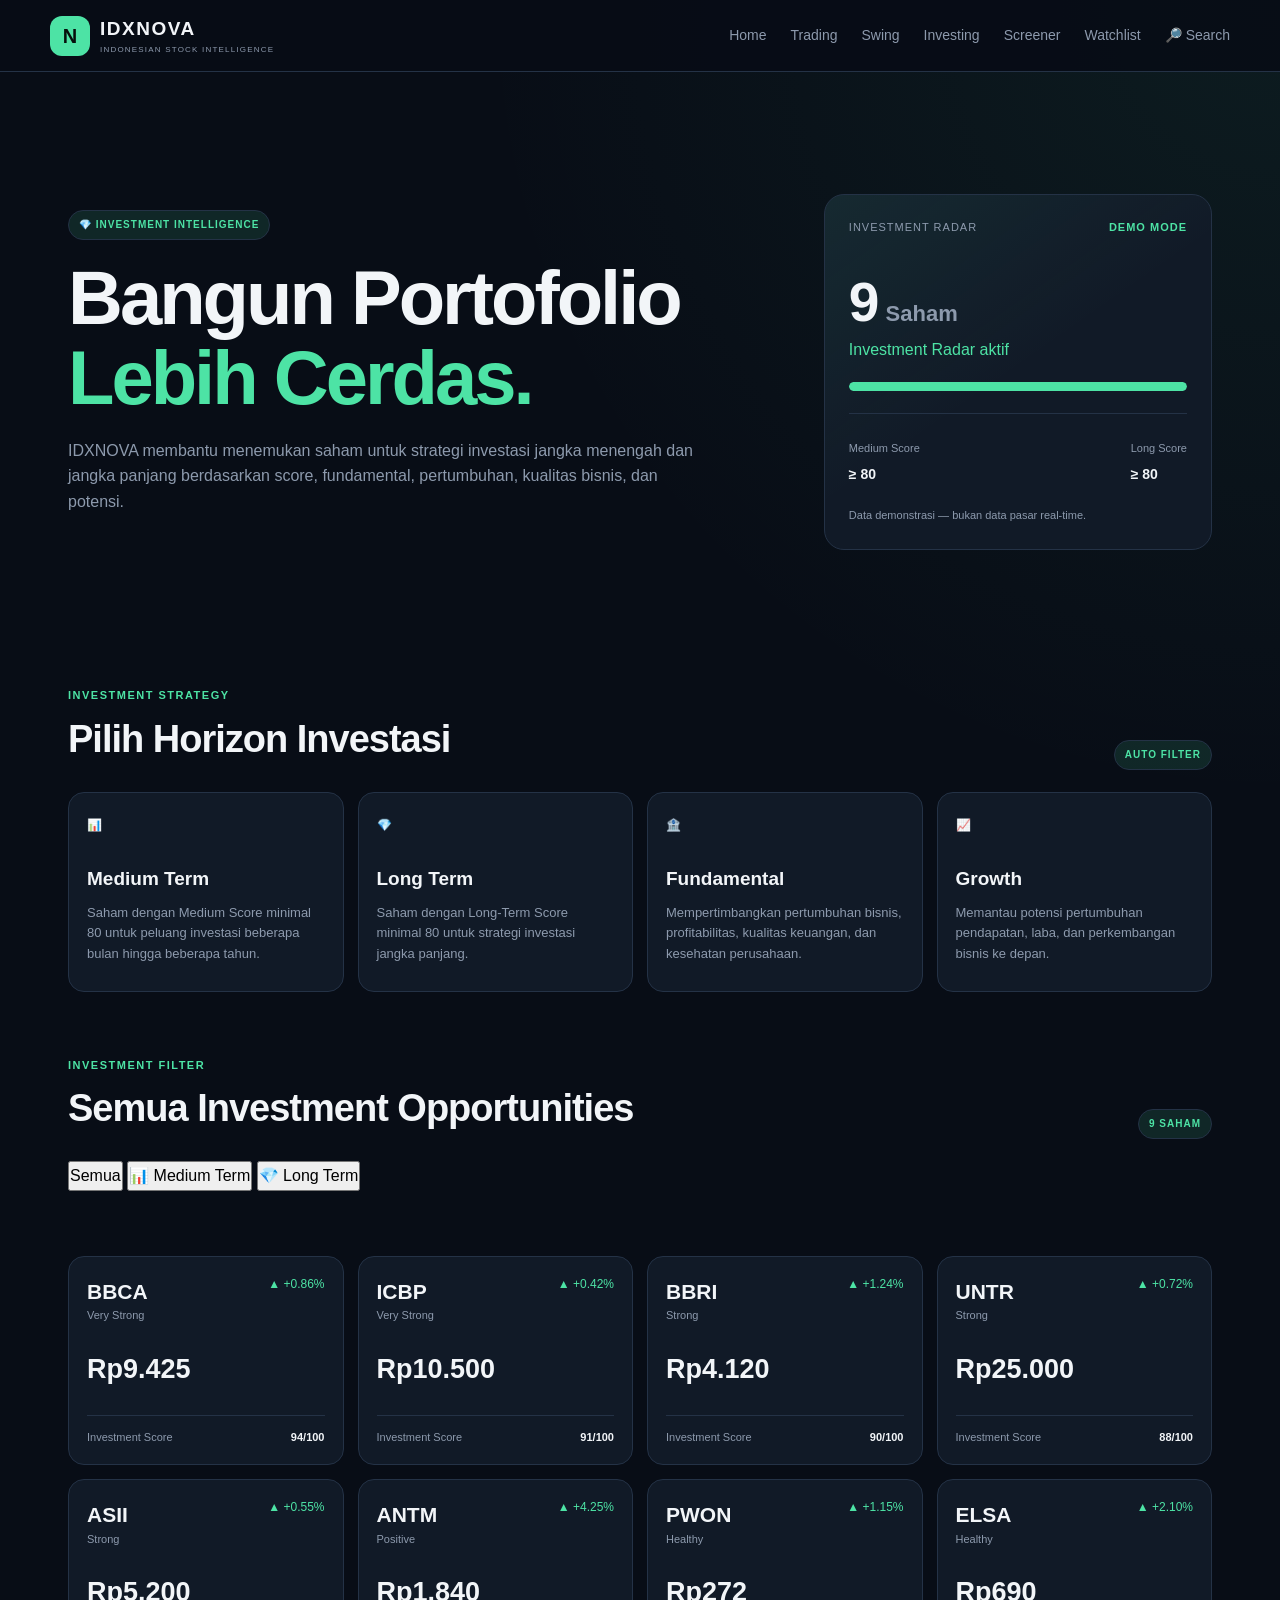
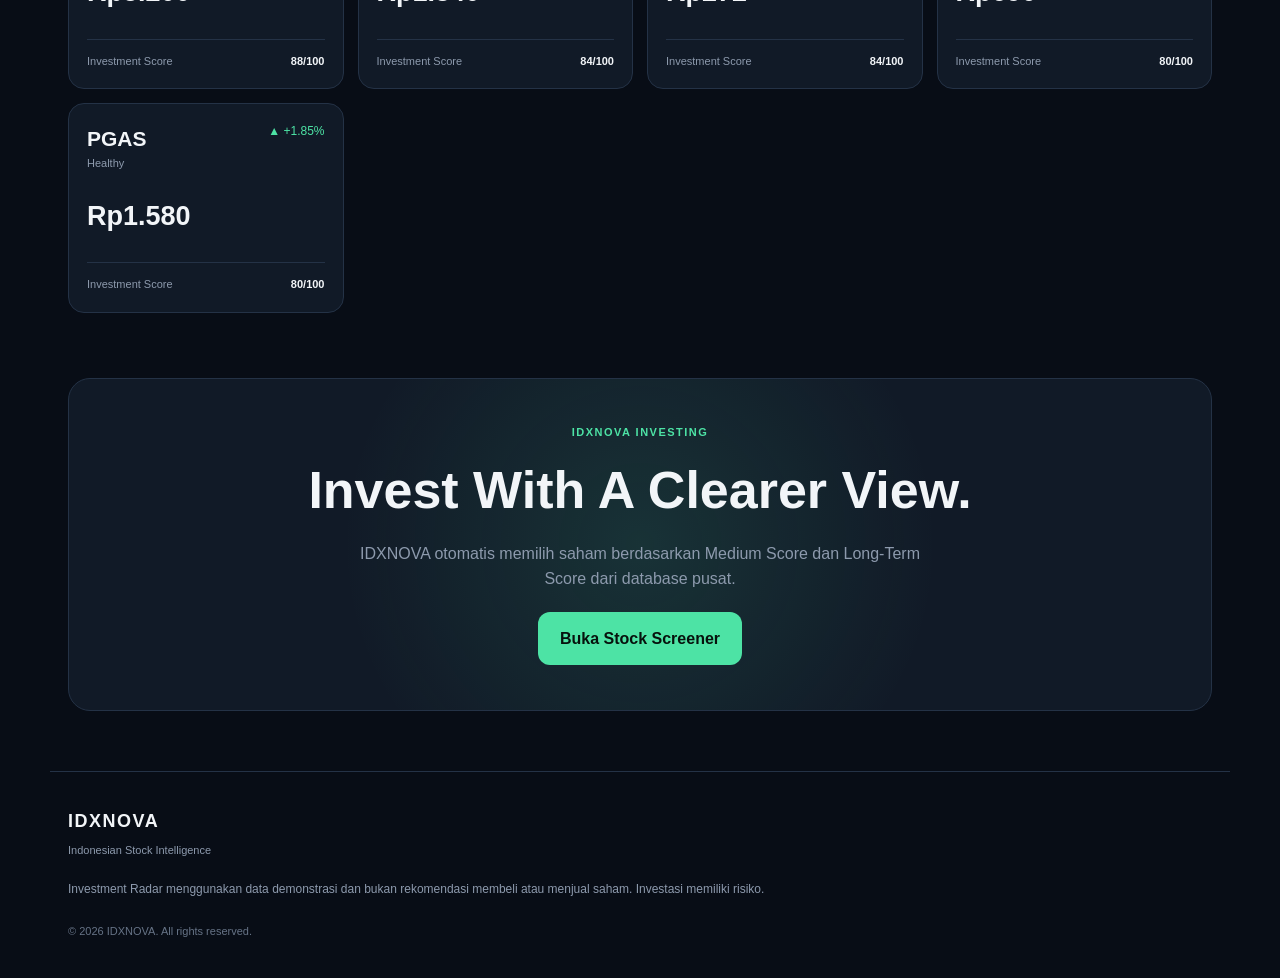
==== commit 4b5cbcba: "Update investing.html" ====
--- a/investing.html
+++ b/investing.html
@@ -3,514 +3,540 @@
 <head>
   <meta charset="UTF-8">
   <meta name="viewport" content="width=device-width, initial-scale=1.0">
-
   <title>Investing | IDXNOVA</title>
-
   <link rel="stylesheet" href="style.css">
 </head>
-
 <body>
-
-  <!-- NAVBAR -->
+  <!-- =========================
+       NAVBAR
+  ========================== -->
   <header class="navbar">
-
-    <a href="index.html" class="brand">
-      <span class="brand-mark">N</span>
-
-      <span>
-        <strong>IDXNOVA</strong>
-        <small>INDONESIAN STOCK INTELLIGENCE</small>
+<a href="index.html" class="brand">
+  <span class="brand-mark">N</span>
+  <span>
+    <strong>IDXNOVA</strong>
+    <small>INDONESIAN STOCK INTELLIGENCE</small>
+  </span>
+</a>
+<button
+  class="menu-btn"
+  onclick="toggleMenu()"
+  aria-label="Buka menu"
+>
+  ☰
+</button>
+<nav id="navMenu">
+  <a href="index.html">Home</a>
+  <a href="trading.html">Trading</a>
+  <a href="swing.html">Swing</a>
+  <a href="investing.html">Investing</a>
+  <a href="screener.html">Screener</a>
+  <a href="watchlist.html">Watchlist</a>
+  <a href="search.html">🔎 Search</a>
+</nav>
+  </header>
+  <main>
+<!-- =========================
+     HERO
+========================== -->
+<section class="hero">
+  <div class="hero-content">
+    <div class="badge">
+      💎 INVESTMENT INTELLIGENCE
+    </div>
+    <h1>
+      Bangun Portofolio
+      <span>Lebih Cerdas.</span>
+    </h1>
+    <p>
+      IDXNOVA membantu menemukan saham untuk strategi investasi
+      jangka menengah dan jangka panjang berdasarkan score,
+      fundamental, pertumbuhan, kualitas bisnis, dan potensi.
+    </p>
+  </div>
+  <div class="hero-panel">
+    <div class="panel-top">
+      <span>INVESTMENT RADAR</span>
+      <strong>DEMO MODE</strong>
+    </div>
+    <div class="sentiment-value">
+      <h2 id="investCount">
+        0<span> Saham</span>
+      </h2>
+      <p id="investStatus">
+        Memuat Investment Radar...
+      </p>
+    </div>
+    <div class="sentiment-bar">
+      <span
+        id="investBar"
+        style="width: 0%"
+      ></span>
+    </div>
+    <div class="sentiment-info">
+      <div>
+        <small>Medium Score</small>
+        <strong>≥ 80</strong>
+      </div>
+      <div>
+        <small>Long Score</small>
+        <strong>≥ 80</strong>
+      </div>
+    </div>
+    <p class="demo-note">
+      Data demonstrasi — bukan data pasar real-time.
+    </p>
+  </div>
+</section>
+<!-- =========================
+     INVESTMENT STRATEGY
+========================== -->
+<section class="section">
+  <div class="section-heading">
+    <div>
+      <span class="eyebrow">
+        INVESTMENT STRATEGY
       </span>
-    </a>
-
+      <h2>
+        Pilih Horizon Investasi
+      </h2>
+    </div>
+    <span class="demo-label">
+      AUTO FILTER
+    </span>
+  </div>
+  <div class="feature-grid">
+    <article>
+      <span>📊</span>
+      <h3>Medium Term</h3>
+      <p>
+        Saham dengan Medium Score minimal 80 untuk
+        peluang investasi beberapa bulan hingga beberapa tahun.
+      </p>
+    </article>
+    <article>
+      <span>💎</span>
+      <h3>Long Term</h3>
+      <p>
+        Saham dengan Long-Term Score minimal 80 untuk
+        strategi investasi jangka panjang.
+      </p>
+    </article>
+    <article>
+      <span>🏦</span>
+      <h3>Fundamental</h3>
+      <p>
+        Mempertimbangkan pertumbuhan bisnis, profitabilitas,
+        kualitas keuangan, dan kesehatan perusahaan.
+      </p>
+    </article>
+    <article>
+      <span>📈</span>
+      <h3>Growth</h3>
+      <p>
+        Memantau potensi pertumbuhan pendapatan,
+        laba, dan perkembangan bisnis ke depan.
+      </p>
+    </article>
+  </div>
+</section>
+<!-- =========================
+     FILTER BUTTON
+========================== -->
+<section class="section">
+  <div class="section-heading">
+    <div>
+      <span class="eyebrow">
+        INVESTMENT FILTER
+      </span>
+      <h2 id="investmentTitle">
+        Semua Investment Opportunities
+      </h2>
+    </div>
+    <span
+      id="investmentLabel"
+      class="demo-label"
+    >
+      LOADING...
+    </span>
+  </div>
+  <div class="screener-filters">
     <button
-      class="menu-btn"
-      onclick="toggleMenu()"
-      aria-label="Buka menu"
+      class="filter-btn active"
+      onclick="filterInvestments('all', this)"
     >
-      ☰
+      Semua
     </button>
-
-    <nav id="navMenu">
-      <a href="index.html">Home</a>
-      <a href="trading.html">Trading</a>
-      <a href="swing.html">Swing</a>
-      <a href="investing.html">Investing</a>
-      <a href="screener.html">Screener</a>
-      <a href="watchlist.html">Watchlist</a>
-      <a href="search.html">🔎 Search</a>
-    </nav>
-
-  </header>
-
-
-  <main>
-
-    <!-- HERO -->
-    <section class="hero">
-
-      <div class="hero-content">
-
-        <div class="badge">
-          💎 LONG-TERM INVESTMENT INTELLIGENCE
-        </div>
-
-        <h1>
-          Bangun Kekayaan
-          <span>Jangka Panjang.</span>
-        </h1>
-
-        <p>
-          Investing IDXNOVA membantu menemukan saham berdasarkan kualitas bisnis,
-          fundamental, pertumbuhan, valuasi, kesehatan keuangan, dan potensi
-          jangka panjang.
-        </p>
-
-      </div>
-
-
-      <!-- HERO PANEL -->
-      <div class="hero-panel">
-
-        <div class="panel-top">
-          <span>INVESTING RADAR</span>
-          <strong>DEMO MODE</strong>
-        </div>
-
-        <div class="sentiment-value">
-          <h2 id="investingCount">0<span> Saham</span></h2>
-          <p>Data Investing Radar</p>
-        </div>
-
-        <div class="sentiment-bar">
-          <span id="investingBar" style="width: 0%"></span>
-        </div>
-
-        <div class="sentiment-info">
-
-          <div>
-            <small>Strategy</small>
-            <strong>Long-Term Score</strong>
-          </div>
-
-          <div>
-            <small>Status</small>
-            <strong>Central Data</strong>
-          </div>
-
-        </div>
-
-        <p class="demo-note">
-          Data demonstrasi — bukan data pasar real-time.
-        </p>
-
-      </div>
-
-    </section>
-
-
-    <!-- INVESTING CRITERIA -->
-    <section class="section">
-
-      <div class="section-heading">
-
-        <div>
-          <span class="eyebrow">
-            INVESTMENT STRATEGY
-          </span>
-
-          <h2>
-            Investment Criteria
-          </h2>
-        </div>
-
-        <span class="demo-label">
-          DEMO LOGIC
-        </span>
-
-      </div>
-
-
-      <div class="feature-grid">
-
-        <article>
-          <span>01</span>
-          <h3>🏢 Business Quality</h3>
-          <p>
-            Menilai kualitas bisnis, posisi perusahaan, dan kemampuan
-            bertahan dalam jangka panjang.
-          </p>
-        </article>
-
-
-        <article>
-          <span>02</span>
-          <h3>📈 Growth</h3>
-          <p>
-            Memantau pertumbuhan pendapatan dan laba untuk melihat
-            perkembangan bisnis perusahaan.
-          </p>
-        </article>
-
-
-        <article>
-          <span>03</span>
-          <h3>💰 Financial Health</h3>
-          <p>
-            Melihat profitabilitas, ROE, dan tingkat kesehatan
-            keuangan perusahaan.
-          </p>
-        </article>
-
-
-        <article>
-          <span>04</span>
-          <h3>💎 Long-Term Potential</h3>
-          <p>
-            Menggabungkan fundamental, pertumbuhan, valuasi, dan
-            kualitas bisnis untuk analisis jangka panjang.
-          </p>
-        </article>
-
-      </div>
-
-    </section>
-
-
-    <!-- RESULTS -->
-    <section class="section">
-
-      <div class="section-heading">
-
-        <div>
-          <span class="eyebrow">
-            INVESTING RADAR
-          </span>
-
-          <h2>
-            Top Long-Term Opportunities
-          </h2>
-        </div>
-
-        <span
-          id="investingLabel"
-          class="demo-label"
-        >
-          LOADING...
-        </span>
-
-      </div>
-
-
-      <!-- DATA DARI STOCKS.JS -->
-      <div
-        id="investingStocks"
-        class="stock-grid"
-      ></div>
-
-
-      <!-- EMPTY STATE -->
-      <div
-        id="noInvestingResult"
-        class="empty-watchlist"
-        style="display: none;"
-      >
-
-        <div class="empty-icon">
-          ⚠️
-        </div>
-
-        <h3>
-          Database belum terbaca
-        </h3>
-
-        <p>
-          Pastikan file stocks.js berada di folder yang sama
-          dengan investing.html.
-        </p>
-
-      </div>
-
-    </section>
-
-
-    <!-- CTA -->
-    <section class="cta">
-
-      <span class="eyebrow">
-        IDXNOVA INVESTING
-      </span>
-
-      <h2>
-        Invest with Patience. Grow with Quality.
-      </h2>
-
-      <p>
-        Saham diurutkan berdasarkan Long-Term Score dari database pusat IDXNOVA.
-      </p>
-
-      <a href="screener.html">
-        <button>
-          Buka Stock Screener
-        </button>
-      </a>
-
-    </section>
-
+    <button
+      class="filter-btn"
+      onclick="filterInvestments('medium', this)"
+    >
+      📊 Medium Term
+    </button>
+    <button
+      class="filter-btn"
+      onclick="filterInvestments('long', this)"
+    >
+      💎 Long Term
+    </button>
+  </div>
+</section>
+<!-- =========================
+     RESULTS
+========================== -->
+<section class="section">
+  <div
+    id="investmentStocks"
+    class="stock-grid"
+  ></div>
+  <div
+    id="noInvestmentResult"
+    class="empty-watchlist"
+    style="display: none;"
+  >
+    <div class="empty-icon">
+      💼
+    </div>
+    <h3>
+      Belum Ada Saham yang Lolos
+    </h3>
+    <p>
+      Belum ada saham dalam database IDXNOVA
+      yang memenuhi minimum score untuk kategori ini.
+    </p>
+  </div>
+</section>
+<!-- =========================
+     CTA
+========================== -->
+<section class="cta">
+  <span class="eyebrow">
+    IDXNOVA INVESTING
+  </span>
+  <h2>
+    Invest With A Clearer View.
+  </h2>
+  <p>
+    IDXNOVA otomatis memilih saham berdasarkan Medium Score
+    dan Long-Term Score dari database pusat.
+  </p>
+  <a href="screener.html">
+    <button>
+      Buka Stock Screener
+    </button>
+  </a>
+</section>
   </main>
-
-
-  <!-- FOOTER -->
+  <!-- =========================
+       FOOTER
+  ========================== -->
   <footer>
-
-    <div class="footer-brand">
-
-      <strong>
-        IDXNOVA
-      </strong>
-
-      <span>
-        Indonesian Stock Intelligence
-      </span>
-
-    </div>
-
-
-    <p>
-      Investing IDXNOVA menggunakan data demonstrasi dan bukan rekomendasi
-      membeli atau menjual saham.
-    </p>
-
-
-    <small>
-      © 2026 IDXNOVA. All rights reserved.
-    </small>
-
+<div class="footer-brand">
+  <strong>IDXNOVA</strong>
+  <span>Indonesian Stock Intelligence</span>
+</div>
+<p>
+  Investment Radar menggunakan data demonstrasi dan bukan
+  rekomendasi membeli atau menjual saham.
+  Investasi memiliki risiko.
+</p>
+<small>
+  © 2026 IDXNOVA. All rights reserved.
+</small>
   </footer>
-
-
-  <!-- DATABASE PUSAT -->
-  <script src="./stocks.js"></script>
-
-
-  <!-- JAVASCRIPT -->
+  <!-- =========================
+       DATABASE PUSAT
+  ========================== -->
+  <script src="stocks.js"></script>
+  <!-- =========================
+       JAVASCRIPT
+  ========================== -->
   <script>
-
+    let currentInvestmentFilter = "all";
+    /* MENU MOBILE */
     function toggleMenu() {
       document
         .getElementById("navMenu")
         .classList
         .toggle("active");
     }
-
-
+    /* BUKA DETAIL SAHAM */
     function openStock(ticker) {
       window.location.href =
-        "stock.html?ticker=" + encodeURIComponent(ticker);
+        "stock.html?ticker=" +
+        encodeURIComponent(ticker);
     }
-
-
+    /* FORMAT HARGA */
     function formatPrice(price) {
       return "Rp" +
         Number(price).toLocaleString("id-ID");
     }
-
-
-    /* =========================
-       RENDER INVESTING STOCKS
-    ========================== */
-
-    function renderInvestingStocks() {
-
+    /* AMBIL DATA SESUAI FILTER */
+    function getInvestmentStocks(filter) {
+      if (
+        typeof STOCKS === "undefined" ||
+        !STOCKS
+      ) {
+        return [];
+      }
+      const allStocks =
+        Object.values(STOCKS);
+      if (filter === "medium") {
+        return allStocks
+          .filter(function(stock) {
+            return (
+              stock &&
+              Number(stock.medium) >= 80
+            );
+          })
+          .sort(function(a, b) {
+            return (
+              Number(b.medium) -
+              Number(a.medium)
+            );
+          });
+      }
+      if (filter === "long") {
+        return allStocks
+          .filter(function(stock) {
+            return (
+              stock &&
+              Number(stock.long) >= 80
+            );
+          })
+          .sort(function(a, b) {
+            return (
+              Number(b.long) -
+              Number(a.long)
+            );
+          });
+      }
+      /* FILTER SEMUA
+         TAMPILKAN SAHAM YANG LOLOS
+         MEDIUM ATAU LONG TERM,
+         TANPA DUPLIKAT
+      */
+      return allStocks
+        .filter(function(stock) {
+          return (
+            stock &&
+            (
+              Number(stock.medium) >= 80 ||
+              Number(stock.long) >= 80
+            )
+          );
+        })
+        .sort(function(a, b) {
+          const scoreA =
+            Math.max(
+              Number(a.medium) || 0,
+              Number(a.long) || 0
+            );
+          const scoreB =
+            Math.max(
+              Number(b.medium) || 0,
+              Number(b.long) || 0
+            );
+          return scoreB - scoreA;
+        });
+    }
+    /* RENDER SAHAM */
+    function renderInvestmentStocks() {
       const container =
-        document.getElementById("investingStocks");
-
+        document.getElementById("investmentStocks");
       const emptyState =
-        document.getElementById("noInvestingResult");
-
-      const count =
-        document.getElementById("investingCount");
-
-      const label =
-        document.getElementById("investingLabel");
-
-      const bar =
-        document.getElementById("investingBar");
-
-
-      /*
-        CEK DATABASE
-      */
-      if (typeof STOCKS === "undefined") {
-
+        document.getElementById("noInvestmentResult");
+      const countElement =
+        document.getElementById("investCount");
+      const statusElement =
+        document.getElementById("investStatus");
+      const labelElement =
+        document.getElementById("investmentLabel");
+      const barElement =
+        document.getElementById("investBar");
+      const titleElement =
+        document.getElementById("investmentTitle");
+      /* CEK DATABASE */
+      if (
+        typeof STOCKS === "undefined" ||
+        !STOCKS
+      ) {
         console.error(
-          "Database STOCKS tidak ditemukan"
+          "Database STOCKS tidak berhasil dimuat."
         );
-
+        container.innerHTML = "";
+        countElement.innerHTML =
+          "0<span> Saham</span>";
+        statusElement.textContent =
+          "Database tidak terbaca";
+        labelElement.textContent =
+          "DATA ERROR";
+        barElement.style.width =
+          "0%";
         emptyState.style.display =
           "block";
-
-        label.textContent =
-          "DATA ERROR";
-
-        count.innerHTML =
-          "0<span> Saham</span>";
-
-        bar.style.width =
-          "0%";
-
         return;
       }
-
-
-      /*
-        AMBIL SAHAM DENGAN LONG-TERM SCORE
-      */
+      /* AMBIL DATA */
       const stocks =
-        Object.values(STOCKS)
-          .filter(function(stock) {
-            return typeof stock.long === "number";
-          })
-          .sort(function(a, b) {
-            return b.long - a.long;
-          });
-
-
-      /*
-        RESET CONTAINER
-      */
+        getInvestmentStocks(
+          currentInvestmentFilter
+        );
+      /* UPDATE JUDUL */
+      const titles = {
+        all:
+          "Semua Investment Opportunities",
+        medium:
+          "Medium-Term Opportunities",
+        long:
+          "Long-Term Opportunities"
+      };
+      titleElement.textContent =
+        titles[currentInvestmentFilter];
+      /* BERSIHKAN HASIL */
       container.innerHTML = "";
-
-
-      /*
-        UPDATE JUMLAH
-      */
-      count.innerHTML =
+      /* UPDATE JUMLAH */
+      countElement.innerHTML =
         stocks.length +
         "<span> Saham</span>";
-
-
-      label.textContent =
+      statusElement.textContent =
+        stocks.length > 0
+          ? "Investment Radar aktif"
+          : "Belum ada saham yang lolos filter";
+      labelElement.textContent =
         stocks.length +
         " SAHAM";
-
-
-      bar.style.width =
-        Math.min(100, stocks.length * 12) +
-        "%";
-
-
-      /*
-        DATA KOSONG
-      */
+      /* UPDATE BAR */
+      const barWidth =
+        stocks.length === 0
+          ? 0
+          : Math.min(
+              100,
+              stocks.length * 12
+            );
+      barElement.style.width =
+        barWidth + "%";
+      /* JIKA KOSONG */
       if (stocks.length === 0) {
-
         emptyState.style.display =
           "block";
-
         return;
       }
-
-
       emptyState.style.display =
         "none";
-
-
-      /*
-        BUAT KARTU SAHAM
-      */
+      /* BUAT KARTU */
       stocks.forEach(function(stock) {
-
         const card =
           document.createElement("article");
-
-
         card.className =
           "stock-card";
-
-
         card.style.cursor =
           "pointer";
-
-
         const change =
           Number(stock.change) || 0;
-
-
         const changeSymbol =
           change >= 0
             ? "▲ +"
-            : "▼ ";
-
-
+            : "▼ -";
         const changeClass =
           change >= 0
             ? "positive"
             : "negative";
-
-
+        /* TENTUKAN SCORE YANG DITAMPILKAN */
+        let scoreLabel =
+          "Investment Score";
+        let scoreValue =
+          Math.max(
+            Number(stock.medium) || 0,
+            Number(stock.long) || 0
+          );
+        let outlook =
+          stock.fundamental ||
+          stock.name;
+        if (
+          currentInvestmentFilter === "medium"
+        ) {
+          scoreLabel =
+            "Medium Score";
+          scoreValue =
+            Number(stock.medium);
+          outlook =
+            stock.fundamental ||
+            stock.name;
+        }
+        if (
+          currentInvestmentFilter === "long"
+        ) {
+          scoreLabel =
+            "Long-Term Score";
+          scoreValue =
+            Number(stock.long);
+          outlook =
+            stock.businessQuality ||
+            stock.fundamental ||
+            stock.name;
+        }
+        /* BUAT KARTU */
         card.innerHTML = `
-
           <div class="stock-header">
-
             <div>
-              <h3>${stock.ticker}</h3>
-
+              <h3>
+                ${stock.ticker}
+              </h3>
               <p>
-                ${stock.businessQuality || stock.name}
+                ${outlook}
               </p>
             </div>
-
-
             <span class="${changeClass}">
               ${changeSymbol}${Math.abs(change).toFixed(2)}%
             </span>
-
           </div>
-
-
           <div class="stock-price">
             ${formatPrice(stock.price)}
           </div>
-
-
           <div class="stock-footer">
-            <span>Long-Term Score</span>
-
+            <span>
+              ${scoreLabel}
+            </span>
             <strong>
-              ${stock.long}/100
+              ${scoreValue}/100
             </strong>
           </div>
-
         `;
-
-
-        /*
-          KLIK → STOCK DETAIL
-        */
+        /* KLIK KE DETAIL */
         card.addEventListener(
           "click",
           function() {
-
             openStock(stock.ticker);
-
           }
         );
-
-
         container.appendChild(card);
-
       });
-
     }
-
-
-    /*
-      JALANKAN INVESTING RADAR
-    */
-    renderInvestingStocks();
-
+    /* FILTER BUTTON */
+    function filterInvestments(
+      filter,
+      button
+    ) {
+      currentInvestmentFilter =
+        filter;
+      const buttons =
+        document.querySelectorAll(
+          ".filter-btn"
+        );
+      buttons.forEach(function(btn) {
+        btn.classList.remove("active");
+      });
+      button.classList.add("active");
+      renderInvestmentStocks();
+    }
+    /* JALANKAN SAAT HALAMAN DIMUAT */
+    document.addEventListener(
+      "DOMContentLoaded",
+      function() {
+        renderInvestmentStocks();
+      }
+    );
   </script>
-
 </body>
 </html>
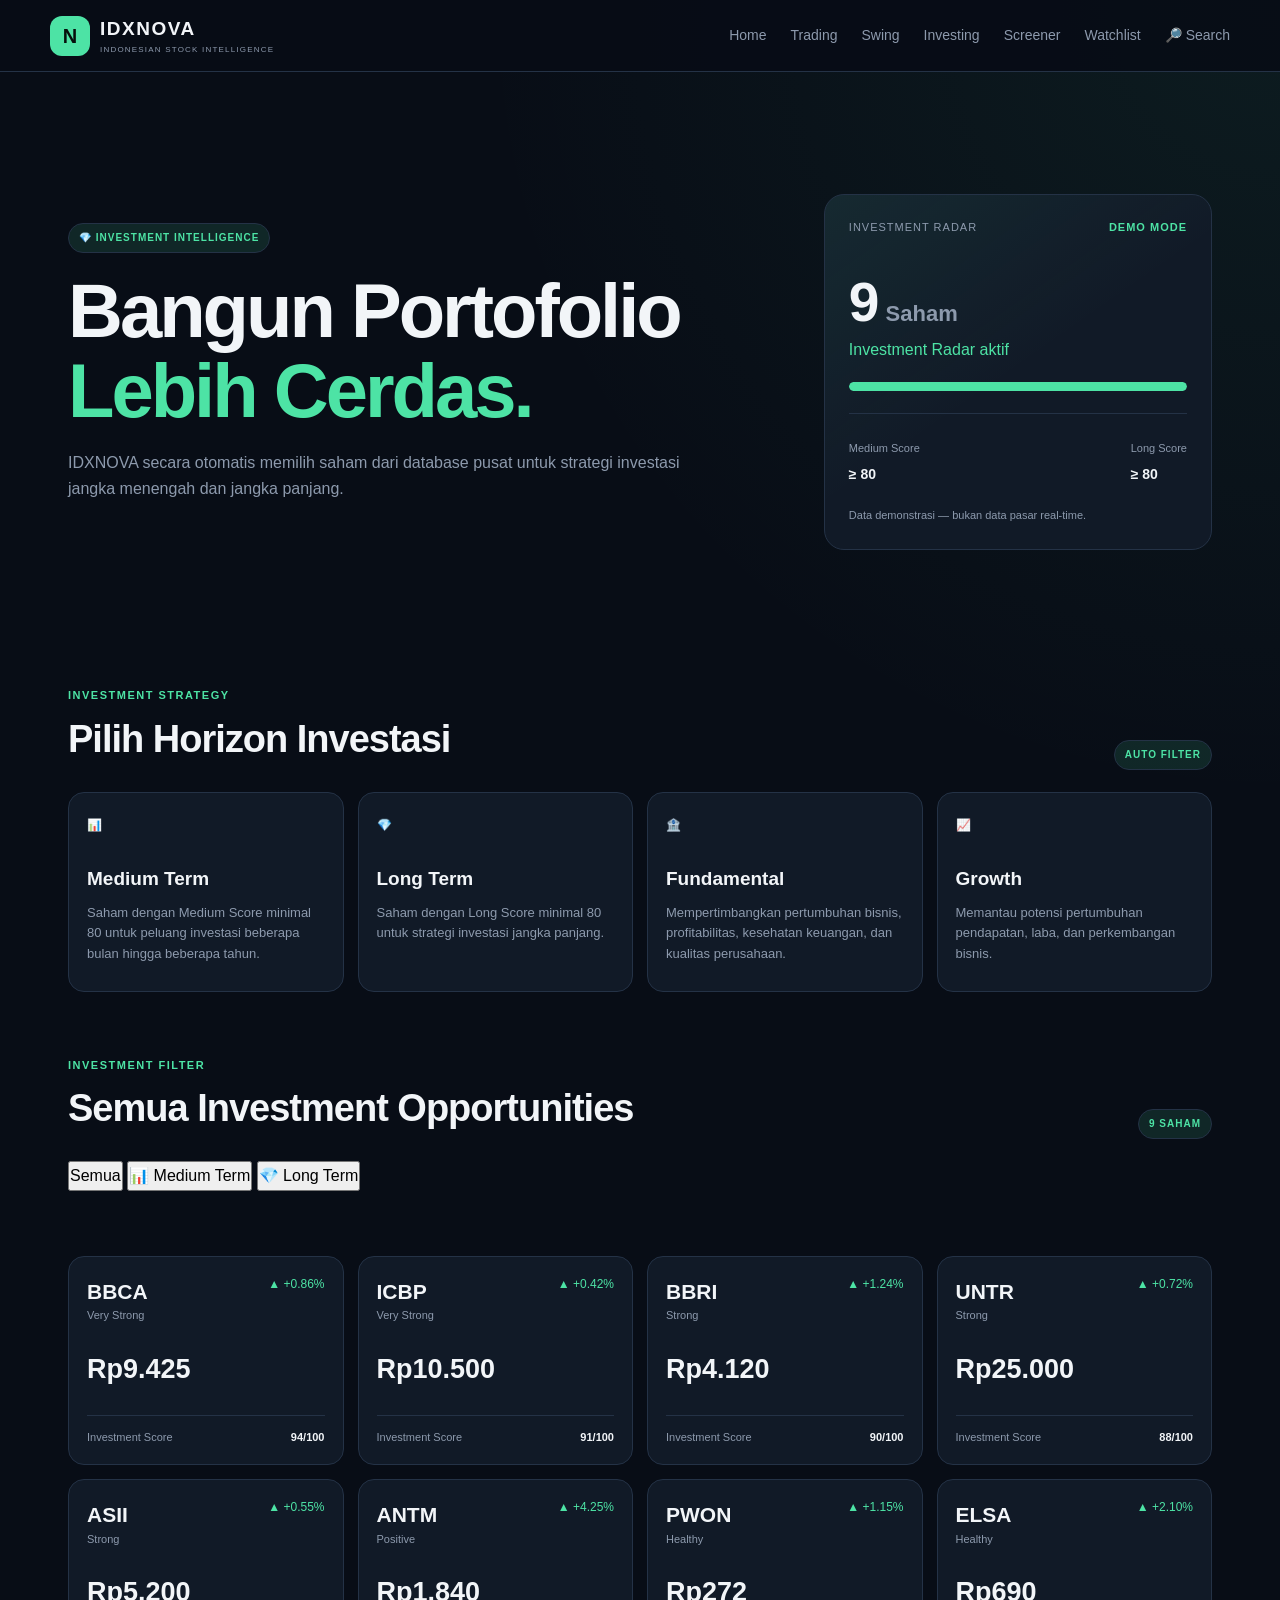
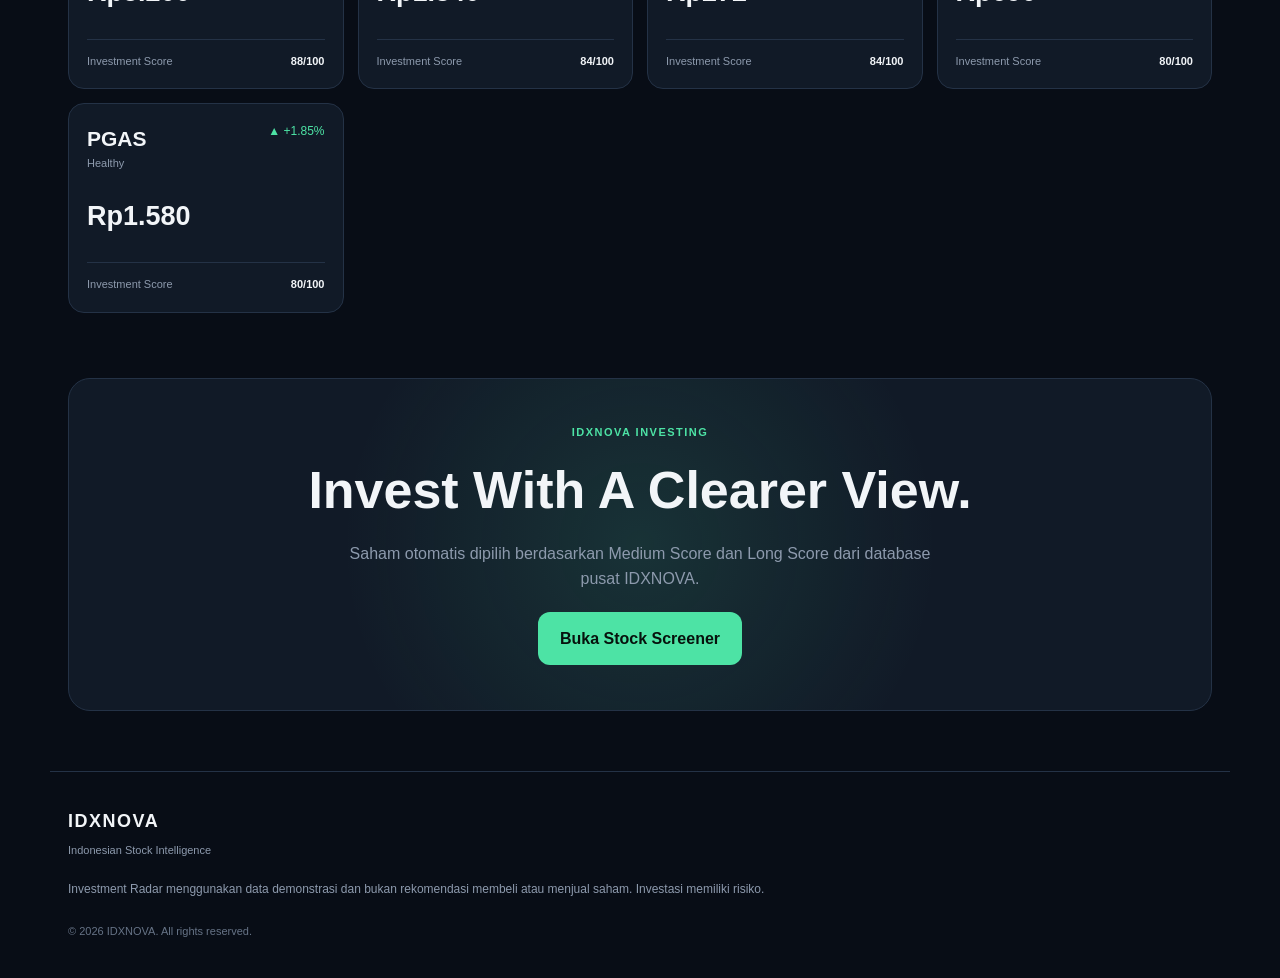
==== commit 35c0a02a: "Update investing.html" ====
--- a/investing.html
+++ b/investing.html
@@ -7,22 +7,15 @@
   <link rel="stylesheet" href="style.css">
 </head>
 <body>
-  <!-- =========================
-       NAVBAR
-  ========================== -->
   <header class="navbar">
-<a href="index.html" class="brand">
-  <span class="brand-mark">N</span>
-  <span>
-    <strong>IDXNOVA</strong>
-    <small>INDONESIAN STOCK INTELLIGENCE</small>
-  </span>
-</a>
-<button
-  class="menu-btn"
-  onclick="toggleMenu()"
-  aria-label="Buka menu"
->
+    <a href="index.html" class="brand">
+      <span class="brand-mark">N</span>
+      <span>
+        <strong>IDXNOVA</strong>
+        <small>INDONESIAN STOCK INTELLIGENCE</small>
+      </span>
+    </a>
+<button class="menu-btn" onclick="toggleMenu()" aria-label="Buka menu">
   ☰
 </button>
 <nav id="navMenu">
@@ -36,22 +29,17 @@
 </nav>
   </header>
   <main>
-<!-- =========================
-     HERO
-========================== -->
+<!-- HERO -->
 <section class="hero">
   <div class="hero-content">
-    <div class="badge">
-      💎 INVESTMENT INTELLIGENCE
-    </div>
+    <div class="badge">💎 INVESTMENT INTELLIGENCE</div>
     <h1>
       Bangun Portofolio
       <span>Lebih Cerdas.</span>
     </h1>
     <p>
-      IDXNOVA membantu menemukan saham untuk strategi investasi
-      jangka menengah dan jangka panjang berdasarkan score,
-      fundamental, pertumbuhan, kualitas bisnis, dan potensi.
+      IDXNOVA secara otomatis memilih saham dari database pusat
+      untuk strategi investasi jangka menengah dan jangka panjang.
     </p>
   </div>
   <div class="hero-panel">
@@ -60,18 +48,11 @@
       <strong>DEMO MODE</strong>
     </div>
     <div class="sentiment-value">
-      <h2 id="investCount">
-        0<span> Saham</span>
-      </h2>
-      <p id="investStatus">
-        Memuat Investment Radar...
-      </p>
+      <h2 id="investCount">0<span> Saham</span></h2>
+      <p id="investStatus">Memuat Investment Radar...</p>
     </div>
     <div class="sentiment-bar">
-      <span
-        id="investBar"
-        style="width: 0%"
-      ></span>
+      <span id="investBar" style="width: 0%"></span>
     </div>
     <div class="sentiment-info">
       <div>
@@ -88,38 +69,30 @@
     </p>
   </div>
 </section>
-<!-- =========================
-     INVESTMENT STRATEGY
-========================== -->
+<!-- STRATEGY -->
 <section class="section">
   <div class="section-heading">
     <div>
-      <span class="eyebrow">
-        INVESTMENT STRATEGY
-      </span>
-      <h2>
-        Pilih Horizon Investasi
-      </h2>
-    </div>
-    <span class="demo-label">
-      AUTO FILTER
-    </span>
+      <span class="eyebrow">INVESTMENT STRATEGY</span>
+      <h2>Pilih Horizon Investasi</h2>
+    </div>
+    <span class="demo-label">AUTO FILTER</span>
   </div>
   <div class="feature-grid">
     <article>
       <span>📊</span>
       <h3>Medium Term</h3>
       <p>
-        Saham dengan Medium Score minimal 80 untuk
-        peluang investasi beberapa bulan hingga beberapa tahun.
+        Saham dengan Medium Score minimal 80 untuk peluang
+        investasi beberapa bulan hingga beberapa tahun.
       </p>
     </article>
     <article>
       <span>💎</span>
       <h3>Long Term</h3>
       <p>
-        Saham dengan Long-Term Score minimal 80 untuk
-        strategi investasi jangka panjang.
+        Saham dengan Long Score minimal 80 untuk strategi
+        investasi jangka panjang.
       </p>
     </article>
     <article>
@@ -127,195 +100,115 @@
       <h3>Fundamental</h3>
       <p>
         Mempertimbangkan pertumbuhan bisnis, profitabilitas,
-        kualitas keuangan, dan kesehatan perusahaan.
+        kesehatan keuangan, dan kualitas perusahaan.
       </p>
     </article>
     <article>
       <span>📈</span>
       <h3>Growth</h3>
       <p>
-        Memantau potensi pertumbuhan pendapatan,
-        laba, dan perkembangan bisnis ke depan.
+        Memantau potensi pertumbuhan pendapatan, laba,
+        dan perkembangan bisnis.
       </p>
     </article>
   </div>
 </section>
-<!-- =========================
-     FILTER BUTTON
-========================== -->
+<!-- FILTER -->
 <section class="section">
   <div class="section-heading">
     <div>
-      <span class="eyebrow">
-        INVESTMENT FILTER
-      </span>
-      <h2 id="investmentTitle">
-        Semua Investment Opportunities
-      </h2>
-    </div>
-    <span
-      id="investmentLabel"
-      class="demo-label"
-    >
+      <span class="eyebrow">INVESTMENT FILTER</span>
+      <h2 id="investmentTitle">Semua Investment Opportunities</h2>
+    </div>
+    <span id="investmentLabel" class="demo-label">
       LOADING...
     </span>
   </div>
   <div class="screener-filters">
-    <button
-      class="filter-btn active"
-      onclick="filterInvestments('all', this)"
-    >
+    <button class="filter-btn active" onclick="filterInvestments('all', this)">
       Semua
     </button>
-    <button
-      class="filter-btn"
-      onclick="filterInvestments('medium', this)"
-    >
+    <button class="filter-btn" onclick="filterInvestments('medium', this)">
       📊 Medium Term
     </button>
-    <button
-      class="filter-btn"
-      onclick="filterInvestments('long', this)"
-    >
+    <button class="filter-btn" onclick="filterInvestments('long', this)">
       💎 Long Term
     </button>
   </div>
 </section>
-<!-- =========================
-     RESULTS
-========================== -->
+<!-- RESULTS -->
 <section class="section">
-  <div
-    id="investmentStocks"
-    class="stock-grid"
-  ></div>
-  <div
-    id="noInvestmentResult"
-    class="empty-watchlist"
-    style="display: none;"
-  >
-    <div class="empty-icon">
-      💼
-    </div>
-    <h3>
-      Belum Ada Saham yang Lolos
-    </h3>
+  <div id="investmentStocks" class="stock-grid"></div>
+  <div id="noInvestmentResult" class="empty-watchlist" style="display: none;">
+    <div class="empty-icon">💼</div>
+    <h3>Belum Ada Saham yang Lolos</h3>
     <p>
-      Belum ada saham dalam database IDXNOVA
-      yang memenuhi minimum score untuk kategori ini.
+      Belum ada saham dalam database IDXNOVA yang memenuhi
+      minimum score untuk kategori ini.
     </p>
   </div>
 </section>
-<!-- =========================
-     CTA
-========================== -->
+<!-- CTA -->
 <section class="cta">
-  <span class="eyebrow">
-    IDXNOVA INVESTING
-  </span>
-  <h2>
-    Invest With A Clearer View.
-  </h2>
+  <span class="eyebrow">IDXNOVA INVESTING</span>
+  <h2>Invest With A Clearer View.</h2>
   <p>
-    IDXNOVA otomatis memilih saham berdasarkan Medium Score
-    dan Long-Term Score dari database pusat.
+    Saham otomatis dipilih berdasarkan Medium Score dan Long Score
+    dari database pusat IDXNOVA.
   </p>
   <a href="screener.html">
-    <button>
-      Buka Stock Screener
-    </button>
+    <button>Buka Stock Screener</button>
   </a>
 </section>
   </main>
-  <!-- =========================
-       FOOTER
-  ========================== -->
   <footer>
-<div class="footer-brand">
-  <strong>IDXNOVA</strong>
-  <span>Indonesian Stock Intelligence</span>
-</div>
+    <div class="footer-brand">
+      <strong>IDXNOVA</strong>
+      <span>Indonesian Stock Intelligence</span>
+    </div>
 <p>
-  Investment Radar menggunakan data demonstrasi dan bukan
-  rekomendasi membeli atau menjual saham.
-  Investasi memiliki risiko.
+  Investment Radar menggunakan data demonstrasi dan bukan rekomendasi
+  membeli atau menjual saham. Investasi memiliki risiko.
 </p>
-<small>
-  © 2026 IDXNOVA. All rights reserved.
-</small>
+<small>© 2026 IDXNOVA. All rights reserved.</small>
   </footer>
-  <!-- =========================
-       DATABASE PUSAT
-  ========================== -->
+  <!-- DATABASE PUSAT -->
   <script src="stocks.js"></script>
-  <!-- =========================
-       JAVASCRIPT
-  ========================== -->
   <script>
     let currentInvestmentFilter = "all";
-    /* MENU MOBILE */
     function toggleMenu() {
-      document
-        .getElementById("navMenu")
-        .classList
-        .toggle("active");
-    }
-    /* BUKA DETAIL SAHAM */
+      document.getElementById("navMenu").classList.toggle("active");
+    }
     function openStock(ticker) {
       window.location.href =
-        "stock.html?ticker=" +
-        encodeURIComponent(ticker);
-    }
-    /* FORMAT HARGA */
+        "stock.html?ticker=" + encodeURIComponent(ticker);
+    }
     function formatPrice(price) {
-      return "Rp" +
-        Number(price).toLocaleString("id-ID");
-    }
-    /* AMBIL DATA SESUAI FILTER */
+      return "Rp" + Number(price).toLocaleString("id-ID");
+    }
     function getInvestmentStocks(filter) {
-      if (
-        typeof STOCKS === "undefined" ||
-        !STOCKS
-      ) {
+      if (typeof STOCKS === "undefined" || !STOCKS) {
         return [];
       }
-      const allStocks =
-        Object.values(STOCKS);
+      const allStocks = Object.values(STOCKS);
       if (filter === "medium") {
         return allStocks
           .filter(function(stock) {
-            return (
-              stock &&
-              Number(stock.medium) >= 80
-            );
+            return stock && Number(stock.medium) >= 80;
           })
           .sort(function(a, b) {
-            return (
-              Number(b.medium) -
-              Number(a.medium)
-            );
+            return Number(b.medium) - Number(a.medium);
           });
       }
       if (filter === "long") {
         return allStocks
           .filter(function(stock) {
-            return (
-              stock &&
-              Number(stock.long) >= 80
-            );
+            return stock && Number(stock.long) >= 80;
           })
           .sort(function(a, b) {
-            return (
-              Number(b.long) -
-              Number(a.long)
-            );
+            return Number(b.long) - Number(a.long);
           });
       }
-      /* FILTER SEMUA
-         TAMPILKAN SAHAM YANG LOLOS
-         MEDIUM ATAU LONG TERM,
-         TANPA DUPLIKAT
-      */
       return allStocks
         .filter(function(stock) {
           return (
@@ -327,20 +220,17 @@
           );
         })
         .sort(function(a, b) {
-          const scoreA =
-            Math.max(
-              Number(a.medium) || 0,
-              Number(a.long) || 0
-            );
-          const scoreB =
-            Math.max(
-              Number(b.medium) || 0,
-              Number(b.long) || 0
-            );
+          const scoreA = Math.max(
+            Number(a.medium) || 0,
+            Number(a.long) || 0
+          );
+          const scoreB = Math.max(
+            Number(b.medium) || 0,
+            Number(b.long) || 0
+          );
           return scoreB - scoreA;
         });
     }
-    /* RENDER SAHAM */
     function renderInvestmentStocks() {
       const container =
         document.getElementById("investmentStocks");
@@ -356,14 +246,7 @@
         document.getElementById("investBar");
       const titleElement =
         document.getElementById("investmentTitle");
-      /* CEK DATABASE */
-      if (
-        typeof STOCKS === "undefined" ||
-        !STOCKS
-      ) {
-        console.error(
-          "Database STOCKS tidak berhasil dimuat."
-        );
+      if (typeof STOCKS === "undefined" || !STOCKS) {
         container.innerHTML = "";
         countElement.innerHTML =
           "0<span> Saham</span>";
@@ -377,54 +260,35 @@
           "block";
         return;
       }
-      /* AMBIL DATA */
       const stocks =
-        getInvestmentStocks(
-          currentInvestmentFilter
-        );
-      /* UPDATE JUDUL */
+        getInvestmentStocks(currentInvestmentFilter);
       const titles = {
-        all:
-          "Semua Investment Opportunities",
-        medium:
-          "Medium-Term Opportunities",
-        long:
-          "Long-Term Opportunities"
+        all: "Semua Investment Opportunities",
+        medium: "Medium-Term Opportunities",
+        long: "Long-Term Opportunities"
       };
       titleElement.textContent =
         titles[currentInvestmentFilter];
-      /* BERSIHKAN HASIL */
       container.innerHTML = "";
-      /* UPDATE JUMLAH */
       countElement.innerHTML =
-        stocks.length +
-        "<span> Saham</span>";
+        stocks.length + "<span> Saham</span>";
       statusElement.textContent =
         stocks.length > 0
           ? "Investment Radar aktif"
           : "Belum ada saham yang lolos filter";
       labelElement.textContent =
-        stocks.length +
-        " SAHAM";
-      /* UPDATE BAR */
+        stocks.length + " SAHAM";
       const barWidth =
         stocks.length === 0
           ? 0
-          : Math.min(
-              100,
-              stocks.length * 12
-            );
+          : Math.min(100, stocks.length * 12);
       barElement.style.width =
         barWidth + "%";
-      /* JIKA KOSONG */
       if (stocks.length === 0) {
-        emptyState.style.display =
-          "block";
+        emptyState.style.display = "block";
         return;
       }
-      emptyState.style.display =
-        "none";
-      /* BUAT KARTU */
+      emptyState.style.display = "none";
       stocks.forEach(function(stock) {
         const card =
           document.createElement("article");
@@ -435,14 +299,9 @@
         const change =
           Number(stock.change) || 0;
         const changeSymbol =
-          change >= 0
-            ? "▲ +"
-            : "▼ -";
+          change >= 0 ? "▲ +" : "▼ -";
         const changeClass =
-          change >= 0
-            ? "positive"
-            : "negative";
-        /* TENTUKAN SCORE YANG DITAMPILKAN */
+          change >= 0 ? "positive" : "negative";
         let scoreLabel =
           "Investment Score";
         let scoreValue =
@@ -451,22 +310,16 @@
             Number(stock.long) || 0
           );
         let outlook =
-          stock.fundamental ||
-          stock.name;
-        if (
-          currentInvestmentFilter === "medium"
-        ) {
+          stock.fundamental || stock.name;
+        if (currentInvestmentFilter === "medium") {
           scoreLabel =
             "Medium Score";
           scoreValue =
             Number(stock.medium);
           outlook =
-            stock.fundamental ||
-            stock.name;
+            stock.fundamental || stock.name;
         }
-        if (
-          currentInvestmentFilter === "long"
-        ) {
+        if (currentInvestmentFilter === "long") {
           scoreLabel =
             "Long-Term Score";
           scoreValue =
@@ -476,16 +329,11 @@
             stock.fundamental ||
             stock.name;
         }
-        /* BUAT KARTU */
         card.innerHTML = `
           <div class="stock-header">
             <div>
-              <h3>
-                ${stock.ticker}
-              </h3>
-              <p>
-                ${outlook}
-              </p>
+              <h3>${stock.ticker}</h3>
+              <p>${outlook}</p>
             </div>
             <span class="${changeClass}">
               ${changeSymbol}${Math.abs(change).toFixed(2)}%
@@ -495,42 +343,26 @@
             ${formatPrice(stock.price)}
           </div>
           <div class="stock-footer">
-            <span>
-              ${scoreLabel}
-            </span>
-            <strong>
-              ${scoreValue}/100
-            </strong>
+            <span>${scoreLabel}</span>
+            <strong>${scoreValue}/100</strong>
           </div>
         `;
-        /* KLIK KE DETAIL */
-        card.addEventListener(
-          "click",
-          function() {
-            openStock(stock.ticker);
-          }
-        );
+        card.addEventListener("click", function() {
+          openStock(stock.ticker);
+        });
         container.appendChild(card);
       });
     }
-    /* FILTER BUTTON */
-    function filterInvestments(
-      filter,
-      button
-    ) {
-      currentInvestmentFilter =
-        filter;
+    function filterInvestments(filter, button) {
+      currentInvestmentFilter = filter;
       const buttons =
-        document.querySelectorAll(
-          ".filter-btn"
-        );
+        document.querySelectorAll(".filter-btn");
       buttons.forEach(function(btn) {
         btn.classList.remove("active");
       });
       button.classList.add("active");
       renderInvestmentStocks();
     }
-    /* JALANKAN SAAT HALAMAN DIMUAT */
     document.addEventListener(
       "DOMContentLoaded",
       function() {
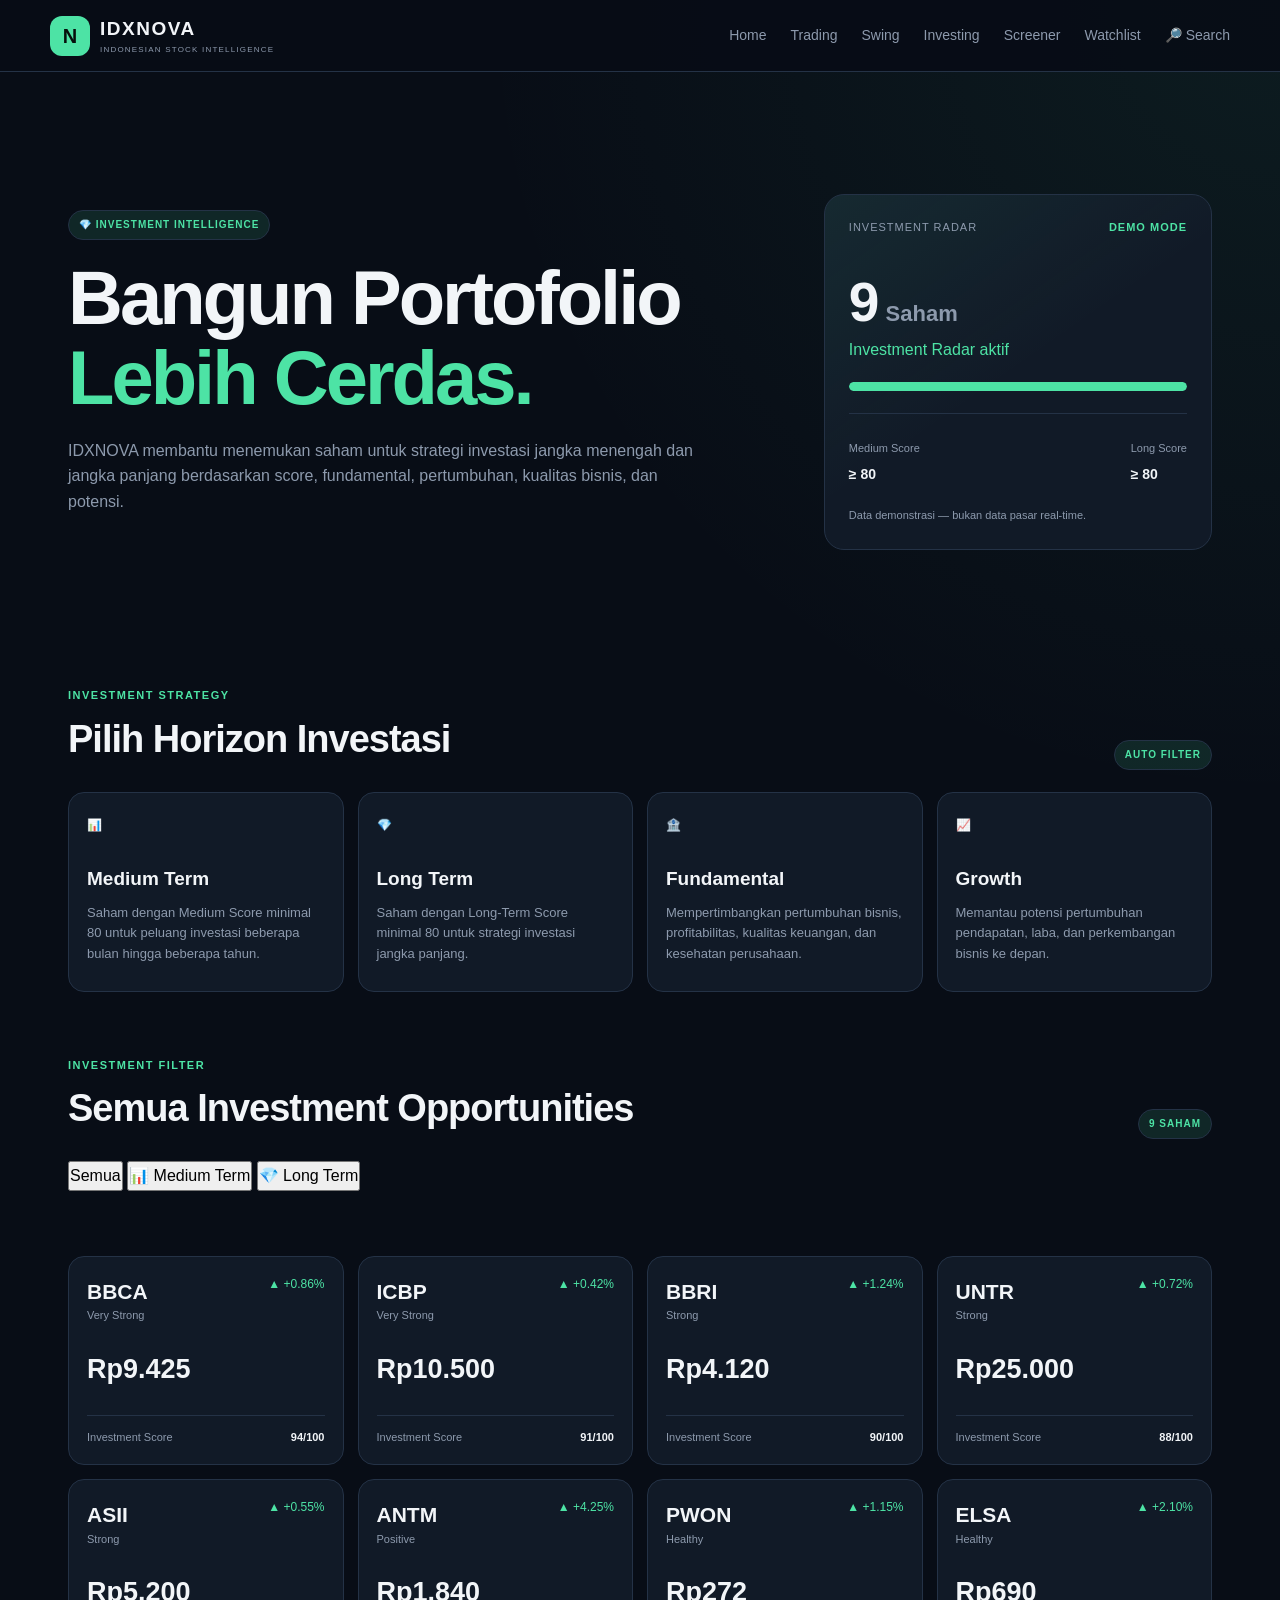
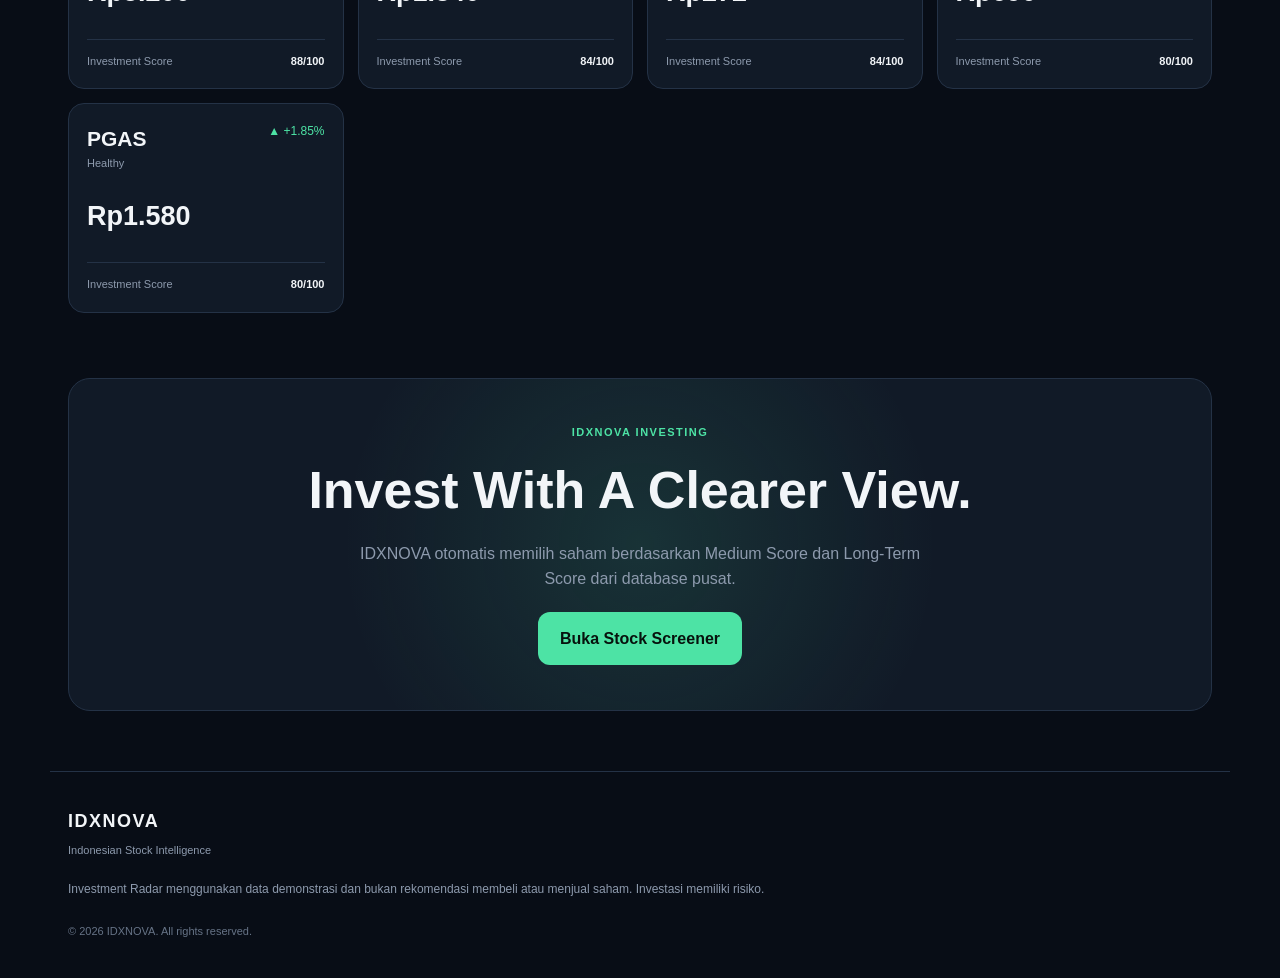
==== commit 6e7126ff: "Update investing.html" ====
--- a/investing.html
+++ b/investing.html
@@ -7,15 +7,22 @@
   <link rel="stylesheet" href="style.css">
 </head>
 <body>
+  <!-- =========================
+       NAVBAR
+  ========================== -->
   <header class="navbar">
-    <a href="index.html" class="brand">
-      <span class="brand-mark">N</span>
-      <span>
-        <strong>IDXNOVA</strong>
-        <small>INDONESIAN STOCK INTELLIGENCE</small>
-      </span>
-    </a>
-<button class="menu-btn" onclick="toggleMenu()" aria-label="Buka menu">
+<a href="index.html" class="brand">
+  <span class="brand-mark">N</span>
+  <span>
+    <strong>IDXNOVA</strong>
+    <small>INDONESIAN STOCK INTELLIGENCE</small>
+  </span>
+</a>
+<button
+  class="menu-btn"
+  onclick="toggleMenu()"
+  aria-label="Buka menu"
+>
   ☰
 </button>
 <nav id="navMenu">
@@ -29,17 +36,22 @@
 </nav>
   </header>
   <main>
-<!-- HERO -->
+<!-- =========================
+     HERO
+========================== -->
 <section class="hero">
   <div class="hero-content">
-    <div class="badge">💎 INVESTMENT INTELLIGENCE</div>
+    <div class="badge">
+      💎 INVESTMENT INTELLIGENCE
+    </div>
     <h1>
       Bangun Portofolio
       <span>Lebih Cerdas.</span>
     </h1>
     <p>
-      IDXNOVA secara otomatis memilih saham dari database pusat
-      untuk strategi investasi jangka menengah dan jangka panjang.
+      IDXNOVA membantu menemukan saham untuk strategi investasi
+      jangka menengah dan jangka panjang berdasarkan score,
+      fundamental, pertumbuhan, kualitas bisnis, dan potensi.
     </p>
   </div>
   <div class="hero-panel">
@@ -48,11 +60,18 @@
       <strong>DEMO MODE</strong>
     </div>
     <div class="sentiment-value">
-      <h2 id="investCount">0<span> Saham</span></h2>
-      <p id="investStatus">Memuat Investment Radar...</p>
+      <h2 id="investCount">
+        0<span> Saham</span>
+      </h2>
+      <p id="investStatus">
+        Memuat Investment Radar...
+      </p>
     </div>
     <div class="sentiment-bar">
-      <span id="investBar" style="width: 0%"></span>
+      <span
+        id="investBar"
+        style="width: 0%"
+      ></span>
     </div>
     <div class="sentiment-info">
       <div>
@@ -69,30 +88,38 @@
     </p>
   </div>
 </section>
-<!-- STRATEGY -->
+<!-- =========================
+     INVESTMENT STRATEGY
+========================== -->
 <section class="section">
   <div class="section-heading">
     <div>
-      <span class="eyebrow">INVESTMENT STRATEGY</span>
-      <h2>Pilih Horizon Investasi</h2>
-    </div>
-    <span class="demo-label">AUTO FILTER</span>
+      <span class="eyebrow">
+        INVESTMENT STRATEGY
+      </span>
+      <h2>
+        Pilih Horizon Investasi
+      </h2>
+    </div>
+    <span class="demo-label">
+      AUTO FILTER
+    </span>
   </div>
   <div class="feature-grid">
     <article>
       <span>📊</span>
       <h3>Medium Term</h3>
       <p>
-        Saham dengan Medium Score minimal 80 untuk peluang
-        investasi beberapa bulan hingga beberapa tahun.
+        Saham dengan Medium Score minimal 80 untuk
+        peluang investasi beberapa bulan hingga beberapa tahun.
       </p>
     </article>
     <article>
       <span>💎</span>
       <h3>Long Term</h3>
       <p>
-        Saham dengan Long Score minimal 80 untuk strategi
-        investasi jangka panjang.
+        Saham dengan Long-Term Score minimal 80 untuk
+        strategi investasi jangka panjang.
       </p>
     </article>
     <article>
@@ -100,115 +127,195 @@
       <h3>Fundamental</h3>
       <p>
         Mempertimbangkan pertumbuhan bisnis, profitabilitas,
-        kesehatan keuangan, dan kualitas perusahaan.
+        kualitas keuangan, dan kesehatan perusahaan.
       </p>
     </article>
     <article>
       <span>📈</span>
       <h3>Growth</h3>
       <p>
-        Memantau potensi pertumbuhan pendapatan, laba,
-        dan perkembangan bisnis.
+        Memantau potensi pertumbuhan pendapatan,
+        laba, dan perkembangan bisnis ke depan.
       </p>
     </article>
   </div>
 </section>
-<!-- FILTER -->
+<!-- =========================
+     FILTER BUTTON
+========================== -->
 <section class="section">
   <div class="section-heading">
     <div>
-      <span class="eyebrow">INVESTMENT FILTER</span>
-      <h2 id="investmentTitle">Semua Investment Opportunities</h2>
-    </div>
-    <span id="investmentLabel" class="demo-label">
+      <span class="eyebrow">
+        INVESTMENT FILTER
+      </span>
+      <h2 id="investmentTitle">
+        Semua Investment Opportunities
+      </h2>
+    </div>
+    <span
+      id="investmentLabel"
+      class="demo-label"
+    >
       LOADING...
     </span>
   </div>
   <div class="screener-filters">
-    <button class="filter-btn active" onclick="filterInvestments('all', this)">
+    <button
+      class="filter-btn active"
+      onclick="filterInvestments('all', this)"
+    >
       Semua
     </button>
-    <button class="filter-btn" onclick="filterInvestments('medium', this)">
+    <button
+      class="filter-btn"
+      onclick="filterInvestments('medium', this)"
+    >
       📊 Medium Term
     </button>
-    <button class="filter-btn" onclick="filterInvestments('long', this)">
+    <button
+      class="filter-btn"
+      onclick="filterInvestments('long', this)"
+    >
       💎 Long Term
     </button>
   </div>
 </section>
-<!-- RESULTS -->
+<!-- =========================
+     RESULTS
+========================== -->
 <section class="section">
-  <div id="investmentStocks" class="stock-grid"></div>
-  <div id="noInvestmentResult" class="empty-watchlist" style="display: none;">
-    <div class="empty-icon">💼</div>
-    <h3>Belum Ada Saham yang Lolos</h3>
+  <div
+    id="investmentStocks"
+    class="stock-grid"
+  ></div>
+  <div
+    id="noInvestmentResult"
+    class="empty-watchlist"
+    style="display: none;"
+  >
+    <div class="empty-icon">
+      💼
+    </div>
+    <h3>
+      Belum Ada Saham yang Lolos
+    </h3>
     <p>
-      Belum ada saham dalam database IDXNOVA yang memenuhi
-      minimum score untuk kategori ini.
+      Belum ada saham dalam database IDXNOVA
+      yang memenuhi minimum score untuk kategori ini.
     </p>
   </div>
 </section>
-<!-- CTA -->
+<!-- =========================
+     CTA
+========================== -->
 <section class="cta">
-  <span class="eyebrow">IDXNOVA INVESTING</span>
-  <h2>Invest With A Clearer View.</h2>
+  <span class="eyebrow">
+    IDXNOVA INVESTING
+  </span>
+  <h2>
+    Invest With A Clearer View.
+  </h2>
   <p>
-    Saham otomatis dipilih berdasarkan Medium Score dan Long Score
-    dari database pusat IDXNOVA.
+    IDXNOVA otomatis memilih saham berdasarkan Medium Score
+    dan Long-Term Score dari database pusat.
   </p>
   <a href="screener.html">
-    <button>Buka Stock Screener</button>
+    <button>
+      Buka Stock Screener
+    </button>
   </a>
 </section>
   </main>
+  <!-- =========================
+       FOOTER
+  ========================== -->
   <footer>
-    <div class="footer-brand">
-      <strong>IDXNOVA</strong>
-      <span>Indonesian Stock Intelligence</span>
-    </div>
+<div class="footer-brand">
+  <strong>IDXNOVA</strong>
+  <span>Indonesian Stock Intelligence</span>
+</div>
 <p>
-  Investment Radar menggunakan data demonstrasi dan bukan rekomendasi
-  membeli atau menjual saham. Investasi memiliki risiko.
+  Investment Radar menggunakan data demonstrasi dan bukan
+  rekomendasi membeli atau menjual saham.
+  Investasi memiliki risiko.
 </p>
-<small>© 2026 IDXNOVA. All rights reserved.</small>
+<small>
+  © 2026 IDXNOVA. All rights reserved.
+</small>
   </footer>
-  <!-- DATABASE PUSAT -->
+  <!-- =========================
+       DATABASE PUSAT
+  ========================== -->
   <script src="stocks.js"></script>
+  <!-- =========================
+       JAVASCRIPT
+  ========================== -->
   <script>
     let currentInvestmentFilter = "all";
+    /* MENU MOBILE */
     function toggleMenu() {
-      document.getElementById("navMenu").classList.toggle("active");
+      document
+        .getElementById("navMenu")
+        .classList
+        .toggle("active");
     }
+    /* BUKA DETAIL SAHAM */
     function openStock(ticker) {
       window.location.href =
-        "stock.html?ticker=" + encodeURIComponent(ticker);
+        "stock.html?ticker=" +
+        encodeURIComponent(ticker);
     }
+    /* FORMAT HARGA */
     function formatPrice(price) {
-      return "Rp" + Number(price).toLocaleString("id-ID");
+      return "Rp" +
+        Number(price).toLocaleString("id-ID");
     }
+    /* AMBIL DATA SESUAI FILTER */
     function getInvestmentStocks(filter) {
-      if (typeof STOCKS === "undefined" || !STOCKS) {
+      if (
+        typeof STOCKS === "undefined" ||
+        !STOCKS
+      ) {
         return [];
       }
-      const allStocks = Object.values(STOCKS);
+      const allStocks =
+        Object.values(STOCKS);
       if (filter === "medium") {
         return allStocks
           .filter(function(stock) {
-            return stock && Number(stock.medium) >= 80;
+            return (
+              stock &&
+              Number(stock.medium) >= 80
+            );
           })
           .sort(function(a, b) {
-            return Number(b.medium) - Number(a.medium);
+            return (
+              Number(b.medium) -
+              Number(a.medium)
+            );
           });
       }
       if (filter === "long") {
         return allStocks
           .filter(function(stock) {
-            return stock && Number(stock.long) >= 80;
+            return (
+              stock &&
+              Number(stock.long) >= 80
+            );
           })
           .sort(function(a, b) {
-            return Number(b.long) - Number(a.long);
+            return (
+              Number(b.long) -
+              Number(a.long)
+            );
           });
       }
+      /* FILTER SEMUA
+         TAMPILKAN SAHAM YANG LOLOS
+         MEDIUM ATAU LONG TERM,
+         TANPA DUPLIKAT
+      */
       return allStocks
         .filter(function(stock) {
           return (
@@ -220,17 +327,20 @@
           );
         })
         .sort(function(a, b) {
-          const scoreA = Math.max(
-            Number(a.medium) || 0,
-            Number(a.long) || 0
-          );
-          const scoreB = Math.max(
-            Number(b.medium) || 0,
-            Number(b.long) || 0
-          );
+          const scoreA =
+            Math.max(
+              Number(a.medium) || 0,
+              Number(a.long) || 0
+            );
+          const scoreB =
+            Math.max(
+              Number(b.medium) || 0,
+              Number(b.long) || 0
+            );
           return scoreB - scoreA;
         });
     }
+    /* RENDER SAHAM */
     function renderInvestmentStocks() {
       const container =
         document.getElementById("investmentStocks");
@@ -246,7 +356,14 @@
         document.getElementById("investBar");
       const titleElement =
         document.getElementById("investmentTitle");
-      if (typeof STOCKS === "undefined" || !STOCKS) {
+      /* CEK DATABASE */
+      if (
+        typeof STOCKS === "undefined" ||
+        !STOCKS
+      ) {
+        console.error(
+          "Database STOCKS tidak berhasil dimuat."
+        );
         container.innerHTML = "";
         countElement.innerHTML =
           "0<span> Saham</span>";
@@ -260,35 +377,54 @@
           "block";
         return;
       }
+      /* AMBIL DATA */
       const stocks =
-        getInvestmentStocks(currentInvestmentFilter);
+        getInvestmentStocks(
+          currentInvestmentFilter
+        );
+      /* UPDATE JUDUL */
       const titles = {
-        all: "Semua Investment Opportunities",
-        medium: "Medium-Term Opportunities",
-        long: "Long-Term Opportunities"
+        all:
+          "Semua Investment Opportunities",
+        medium:
+          "Medium-Term Opportunities",
+        long:
+          "Long-Term Opportunities"
       };
       titleElement.textContent =
         titles[currentInvestmentFilter];
+      /* BERSIHKAN HASIL */
       container.innerHTML = "";
+      /* UPDATE JUMLAH */
       countElement.innerHTML =
-        stocks.length + "<span> Saham</span>";
+        stocks.length +
+        "<span> Saham</span>";
       statusElement.textContent =
         stocks.length > 0
           ? "Investment Radar aktif"
           : "Belum ada saham yang lolos filter";
       labelElement.textContent =
-        stocks.length + " SAHAM";
+        stocks.length +
+        " SAHAM";
+      /* UPDATE BAR */
       const barWidth =
         stocks.length === 0
           ? 0
-          : Math.min(100, stocks.length * 12);
+          : Math.min(
+              100,
+              stocks.length * 12
+            );
       barElement.style.width =
         barWidth + "%";
+      /* JIKA KOSONG */
       if (stocks.length === 0) {
-        emptyState.style.display = "block";
+        emptyState.style.display =
+          "block";
         return;
       }
-      emptyState.style.display = "none";
+      emptyState.style.display =
+        "none";
+      /* BUAT KARTU */
       stocks.forEach(function(stock) {
         const card =
           document.createElement("article");
@@ -299,9 +435,14 @@
         const change =
           Number(stock.change) || 0;
         const changeSymbol =
-          change >= 0 ? "▲ +" : "▼ -";
+          change >= 0
+            ? "▲ +"
+            : "▼ -";
         const changeClass =
-          change >= 0 ? "positive" : "negative";
+          change >= 0
+            ? "positive"
+            : "negative";
+        /* TENTUKAN SCORE YANG DITAMPILKAN */
         let scoreLabel =
           "Investment Score";
         let scoreValue =
@@ -310,16 +451,22 @@
             Number(stock.long) || 0
           );
         let outlook =
-          stock.fundamental || stock.name;
-        if (currentInvestmentFilter === "medium") {
+          stock.fundamental ||
+          stock.name;
+        if (
+          currentInvestmentFilter === "medium"
+        ) {
           scoreLabel =
             "Medium Score";
           scoreValue =
             Number(stock.medium);
           outlook =
-            stock.fundamental || stock.name;
+            stock.fundamental ||
+            stock.name;
         }
-        if (currentInvestmentFilter === "long") {
+        if (
+          currentInvestmentFilter === "long"
+        ) {
           scoreLabel =
             "Long-Term Score";
           scoreValue =
@@ -329,11 +476,16 @@
             stock.fundamental ||
             stock.name;
         }
+        /* BUAT KARTU */
         card.innerHTML = `
           <div class="stock-header">
             <div>
-              <h3>${stock.ticker}</h3>
-              <p>${outlook}</p>
+              <h3>
+                ${stock.ticker}
+              </h3>
+              <p>
+                ${outlook}
+              </p>
             </div>
             <span class="${changeClass}">
               ${changeSymbol}${Math.abs(change).toFixed(2)}%
@@ -343,26 +495,42 @@
             ${formatPrice(stock.price)}
           </div>
           <div class="stock-footer">
-            <span>${scoreLabel}</span>
-            <strong>${scoreValue}/100</strong>
+            <span>
+              ${scoreLabel}
+            </span>
+            <strong>
+              ${scoreValue}/100
+            </strong>
           </div>
         `;
-        card.addEventListener("click", function() {
-          openStock(stock.ticker);
-        });
+        /* KLIK KE DETAIL */
+        card.addEventListener(
+          "click",
+          function() {
+            openStock(stock.ticker);
+          }
+        );
         container.appendChild(card);
       });
     }
-    function filterInvestments(filter, button) {
-      currentInvestmentFilter = filter;
+    /* FILTER BUTTON */
+    function filterInvestments(
+      filter,
+      button
+    ) {
+      currentInvestmentFilter =
+        filter;
       const buttons =
-        document.querySelectorAll(".filter-btn");
+        document.querySelectorAll(
+          ".filter-btn"
+        );
       buttons.forEach(function(btn) {
         btn.classList.remove("active");
       });
       button.classList.add("active");
       renderInvestmentStocks();
     }
+    /* JALANKAN SAAT HALAMAN DIMUAT */
     document.addEventListener(
       "DOMContentLoaded",
       function() {
